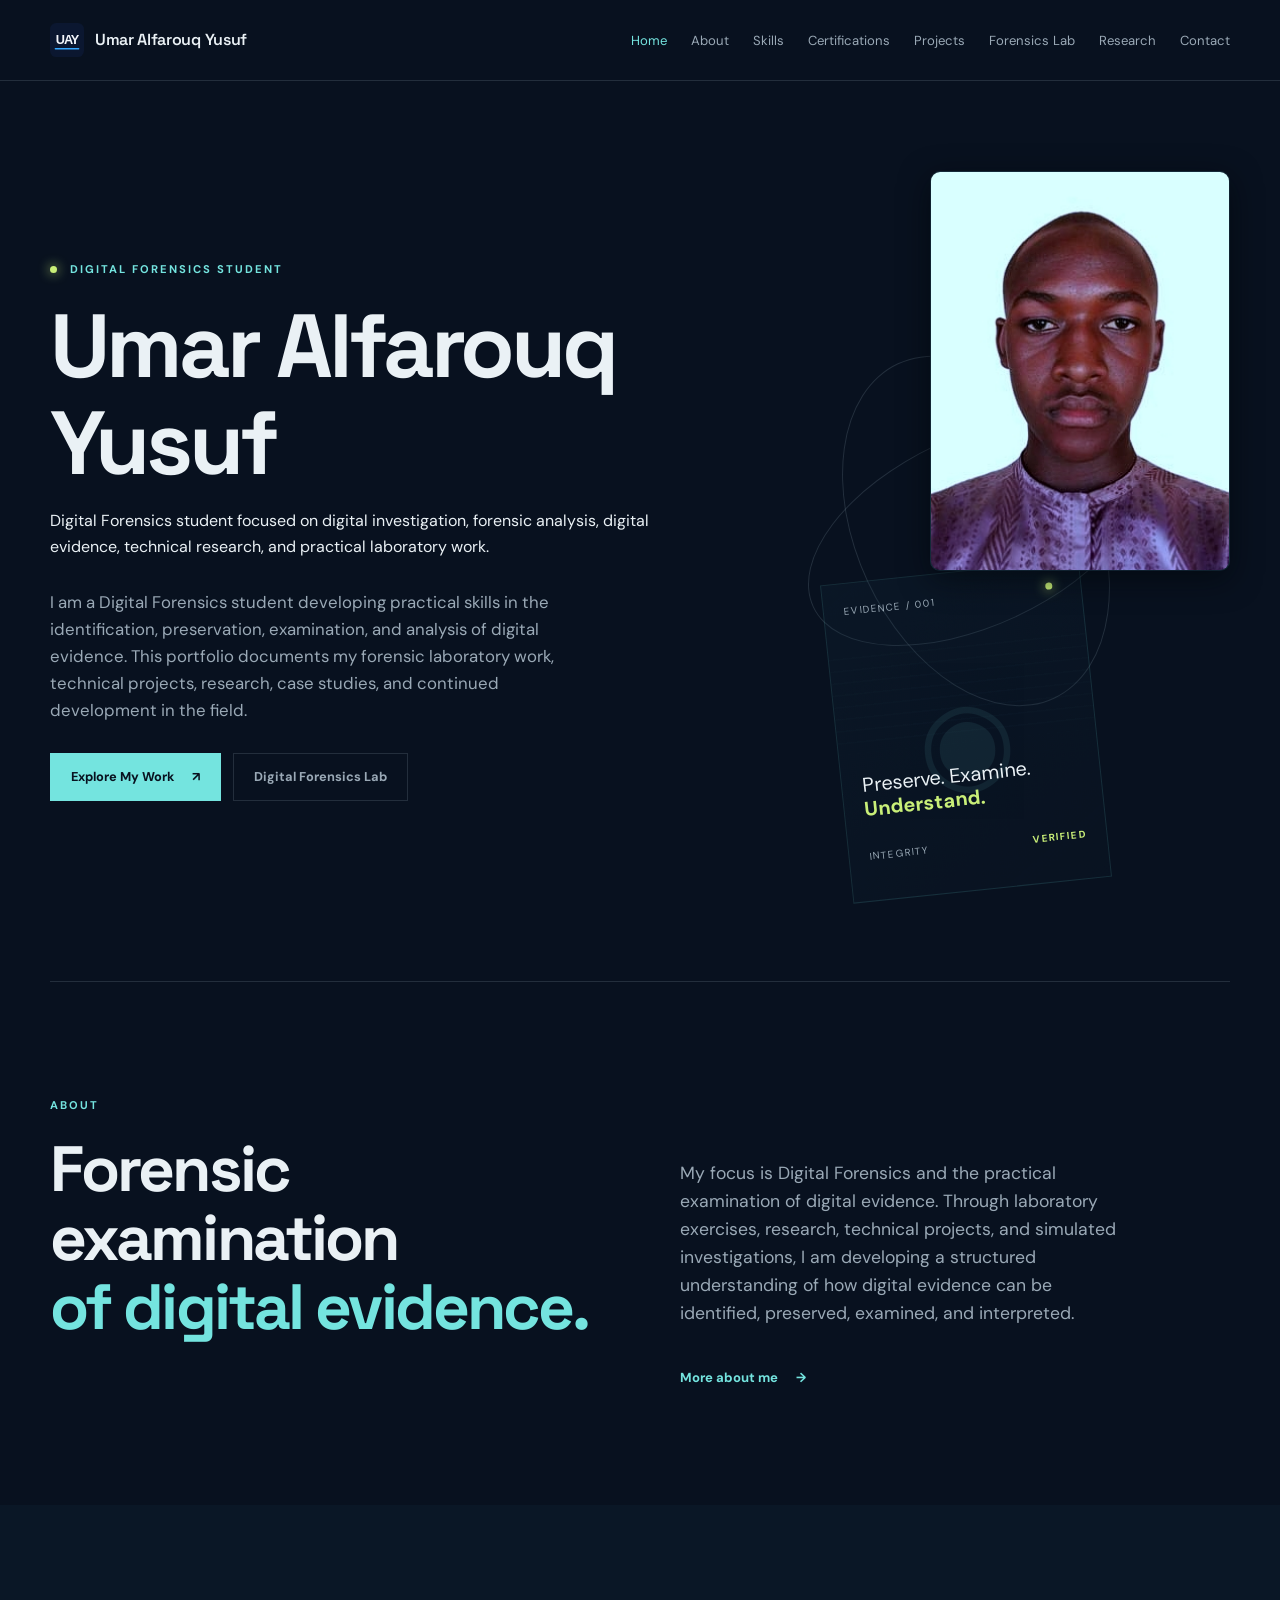
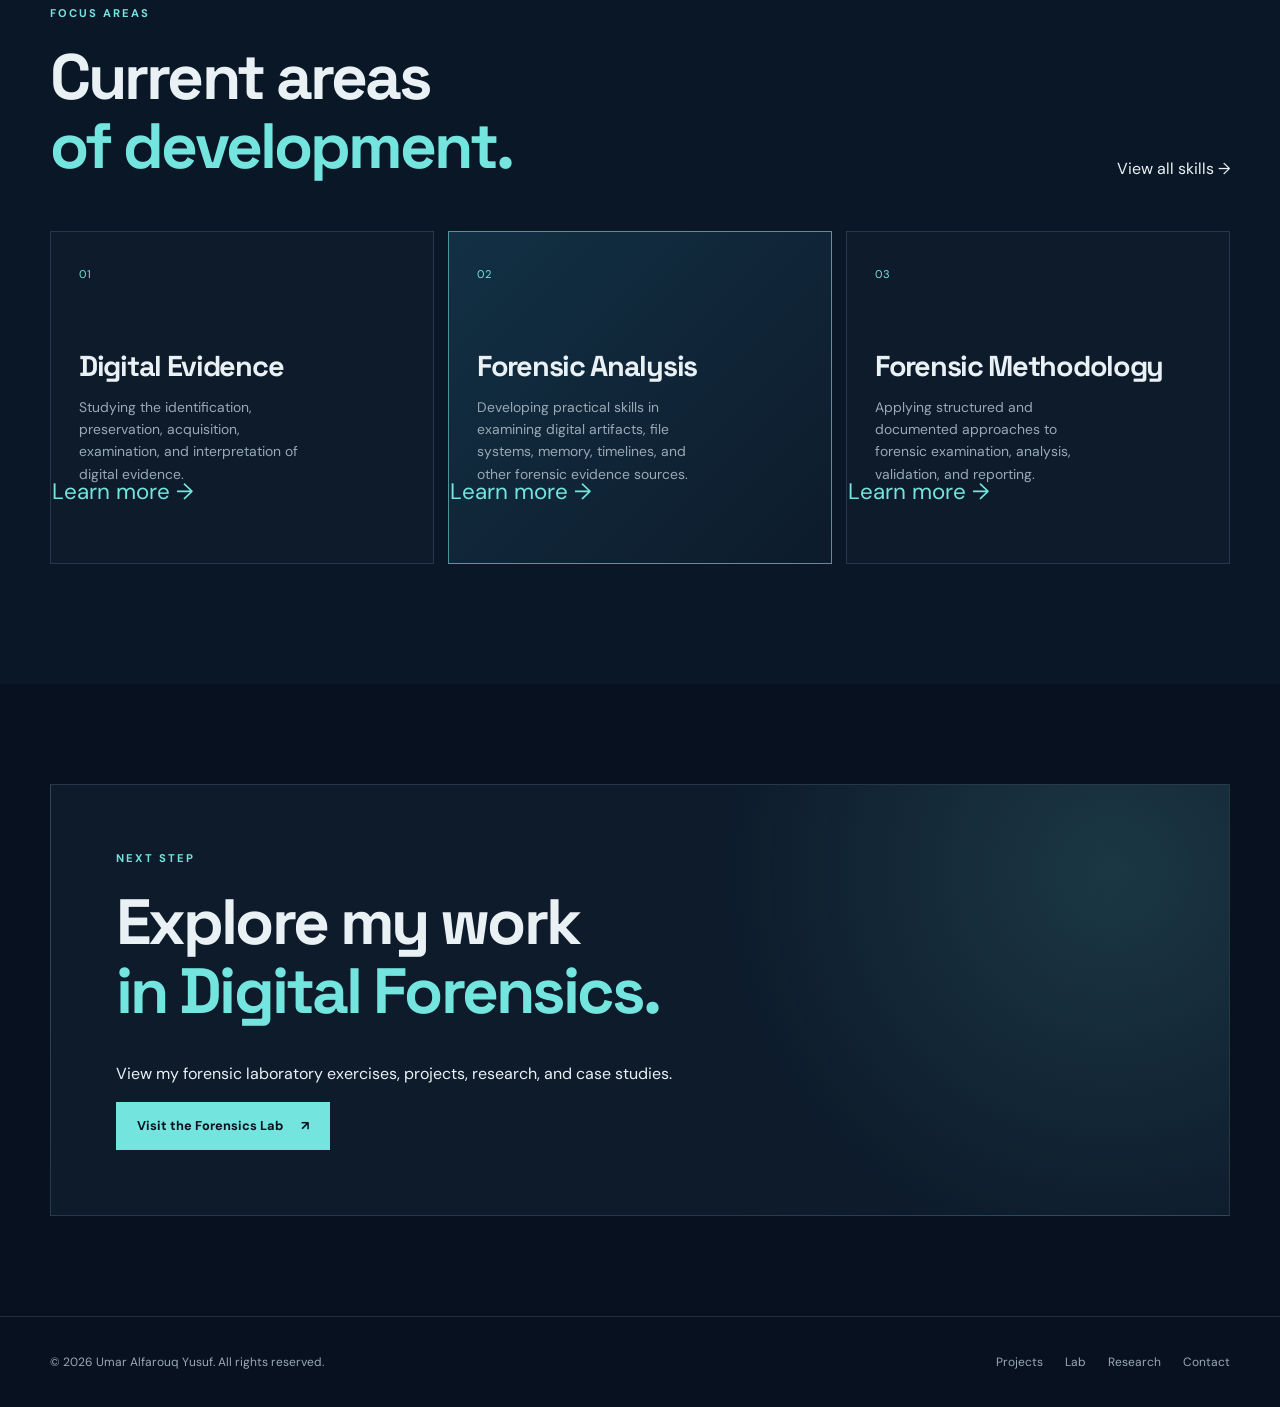
==== index.html @ 8d9c0a05 "Add UAY favicon to homepage" ====
<!doctype html>
<html lang="en">
<head>
  <meta charset="UTF-8">
  <meta name="viewport" content="width=device-width, initial-scale=1.0">
  <meta name="description" content="Digital Forensics student focused on digital investigation, forensic analysis, digital evidence, technical research, and practical laboratory work.">
  <meta name="theme-color" content="#08111f">
  <title>Umar Alfarouq Yusuf | Digital Forensics</title>
  <link rel="icon" type="image/svg+xml" href="/assets/images/favicon.svg">
  <link rel="preconnect" href="https://fonts.googleapis.com">
  <link rel="preconnect" href="https://fonts.gstatic.com" crossorigin>
  <link href="https://fonts.googleapis.com/css2?family=DM+Sans:wght@400;500;600;700&family=Space+Grotesk:wght@500;600;700&display=swap" rel="stylesheet">
  <link rel="stylesheet" href="css/style.css">
</head>
<body>
  <a class="skip-link" href="#main-content">Skip to content</a>
  <header class="site-header">
    <div class="container nav-wrap">
      <a class="brand" href="index.html" aria-label="Umar Alfarouq Yusuf home">
        <img src="uay-emblem.jpg" class="brand-emblem" alt="UAY emblem" width="34" height="34" loading="lazy" onerror="this.style.display='none'">
        <span>Umar Alfarouq Yusuf</span>
      </a>
      <nav class="site-nav" aria-label="Primary navigation">
        <a class="active" href="index.html" aria-current="page">Home</a>
        <a href="about.html">About</a>
        <a href="skills.html">Skills</a>
        <a href="certifications.html">Certifications</a>
        <a href="projects.html">Projects</a>
        <a href="lab.html">Forensics Lab</a>
        <a href="research.html">Research</a>
        <a href="contact.html">Contact</a>
      </nav>
    </div>
  </header>

  <main id="main-content">
    <section class="hero container" aria-labelledby="hero-title">
      <div class="hero-copy">
        <p class="eyebrow"><span class="status-dot"></span> Digital Forensics Student</p>
        <h1 id="hero-title">Umar Alfarouq Yusuf</h1>
        <p class="hero-subtitle">Digital Forensics student focused on digital investigation, forensic analysis, digital evidence, technical research, and practical laboratory work.</p>
        <p class="hero-text">I am a Digital Forensics student developing practical skills in the identification, preservation, examination, and analysis of digital evidence. This portfolio documents my forensic laboratory work, technical projects, research, case studies, and continued development in the field.</p>
        <div class="hero-actions">
          <a class="button button-primary" href="projects.html">Explore My Work <span aria-hidden="true">↗</span></a>
          <a class="button button-secondary" href="lab.html">Digital Forensics Lab</a>
        </div>
      </div>
      <div class="hero-visual" aria-label="Digital forensics focus">
        <div class="orbit orbit-one"></div>
        <div class="orbit orbit-two"></div>
        <!-- Profile photograph: placed above/beside the evidence card -->
        <div class="profile-photo" aria-hidden="false">
          <img src="passport.jpg" alt="Portrait of Umar Alfarouq Yusuf" loading="lazy">
        </div>
        <div class="evidence-card">
          <div class="card-top"><span class="card-label">EVIDENCE / 001</span><span class="pulse"></span></div>
          <div class="scan-lines"></div>
          <div class="fingerprint" aria-hidden="true">◉</div>
          <p class="card-title">Preserve. Examine.<br><strong>Understand.</strong></p>
          <div class="card-meta"><span>INTEGRITY</span><strong>VERIFIED</strong></div>
        </div>
      </div>
    </section>

    <section class="intro-section container" aria-labelledby="intro-title">
      <div class="section-heading">
        <p class="eyebrow">About</p>
        <h2 id="intro-title">Forensic examination<br><em>of digital evidence.</em></h2>
      </div>
      <div class="intro-content">
        <p>My focus is Digital Forensics and the practical examination of digital evidence. Through laboratory exercises, research, technical projects, and simulated investigations, I am developing a structured understanding of how digital evidence can be identified, preserved, examined, and interpreted.</p>
        <a class="text-link" href="about.html">More about me <span aria-hidden="true">→</span></a>
      </div>
    </section>

    <section class="focus-section" aria-labelledby="focus-title">
      <div class="container">
        <div class="section-heading section-heading-row">
          <div>
            <p class="eyebrow">Focus Areas</p>
            <h2 id="focus-title">Current areas<br><em>of development.</em></h2>
          </div>
          <a class="link-arrow" href="skills.html">View all skills <span aria-hidden="true">→</span></a>
        </div>
        <div class="focus-grid">
          <article class="focus-card">
            <span class="number">01</span>
            <h3>Digital Evidence</h3>
            <p>Studying the identification, preservation, acquisition, examination, and interpretation of digital evidence.</p>
            <a href="lab.html" aria-label="Explore Digital Evidence in Forensics Lab">Learn more <span aria-hidden="true">→</span></a>
          </article>
          <article class="focus-card featured">
            <span class="number">02</span>
            <h3>Forensic Analysis</h3>
            <p>Developing practical skills in examining digital artifacts, file systems, memory, timelines, and other forensic evidence sources.</p>
            <a href="projects.html" aria-label="Explore Forensic Analysis projects">Learn more <span aria-hidden="true">→</span></a>
          </article>
          <article class="focus-card">
            <span class="number">03</span>
            <h3>Forensic Methodology</h3>
            <p>Applying structured and documented approaches to forensic examination, analysis, validation, and reporting.</p>
            <a href="research.html" aria-label="Explore Forensic Methodology in Research">Learn more <span aria-hidden="true">→</span></a>
          </article>
        </div>
      </div>
    </section>

    <section class="cta-section container" aria-labelledby="cta-title">
      <div class="cta-box">
        <p class="eyebrow">Next step</p>
        <h2 id="cta-title">Explore my work<br><em>in Digital Forensics.</em></h2>
        <p>View my forensic laboratory exercises, projects, research, and case studies.</p>
        <a class="button button-primary" href="lab.html">Visit the Forensics Lab <span aria-hidden="true">↗</span></a>
      </div>
    </section>
  </main>

  <footer class="site-footer">
    <div class="container footer-wrap">
      <p>© 2026 Umar Alfarouq Yusuf. All rights reserved.</p>
      <div>
        <a href="projects.html">Projects</a>
        <a href="lab.html">Lab</a>
        <a href="research.html">Research</a>
        <a href="contact.html">Contact</a>
      </div>
    </div>
  </footer>
</body>
</html>
---- css/style.css ----
:root {
  --ink: #eaf1f5;
  --muted: #9aa9b6;
  --line: rgba(190, 215, 225, .15);
  --navy: #08111f;
  --panel: #0d1b2b;
  --cyan: #74e4df;
  --lime: #c9ef78;
  --max: 1180px;
}

* { box-sizing: border-box; }
html { scroll-behavior: smooth; }
body { margin: 0; color: var(--ink); background: var(--navy); font-family: "DM Sans", sans-serif; line-height: 1.6; }
a { color: inherit; text-decoration: none; }
.container { width: min(calc(100% - 48px), var(--max)); margin-inline: auto; }
.skip-link { position: fixed; top: -100px; left: 20px; z-index: 10; padding: 10px 14px; color: var(--navy); background: var(--cyan); }
.skip-link:focus { top: 20px; }

.site-header { border-bottom: 1px solid var(--line); }
.nav-wrap, .footer-wrap { display: flex; align-items: center; justify-content: space-between; min-height: 80px; gap: 24px; }
.brand { display: inline-flex; align-items: center; gap: 11px; font-family: "Space Grotesk", sans-serif; font-weight: 600; letter-spacing: -.02em; white-space: nowrap; }
.brand-emblem {
  width: 34px;
  height: 34px;
  display: block;
  border-radius: 50%;
  object-fit: cover;
}
/* Fallback emblem: page markup currently references inconsistent/missing filenames. */
.brand::before {
  content: "";
  display: block;
  flex: 0 0 34px;
  width: 34px;
  height: 34px;
  background: url("../assets/images/uay-emblem.svg") center / contain no-repeat;
}
.brand-mark { display: grid; width: 34px; height: 34px; place-items: center; color: var(--navy); background: var(--cyan); font-size: .7rem; font-weight: 700; }
.site-nav { display: flex; flex-wrap: wrap; justify-content: flex-end; gap: 24px; color: var(--muted); font-size: .82rem; }
.site-nav a { transition: color .2s ease; }
.site-nav a:hover, .site-nav a.active { color: var(--cyan); }

.hero { display: grid; grid-template-columns: 1.1fr .9fr; align-items: center; min-height: 650px; gap: 50px; padding-block: 90px; }
.eyebrow { margin: 0 0 20px; color: var(--cyan); font-size: .7rem; font-weight: 700; letter-spacing: .18em; text-transform: uppercase; }
.status-dot, .pulse { display: inline-block; width: 7px; height: 7px; margin-right: 8px; border-radius: 50%; background: var(--lime); box-shadow: 0 0 12px var(--lime); }
h1, h2, h3 { margin: 0; font-family: "Space Grotesk", sans-serif; line-height: 1.08; letter-spacing: -.045em; }
h1 { max-width: 700px; font-size: clamp(3.2rem, 7vw, 6.3rem); }
h1 span, h2 em { color: var(--cyan); font-style: normal; }
.hero-text { max-width: 540px; margin: 30px 0; color: var(--muted); font-size: 1.05rem; }
.hero-actions { display: flex; flex-wrap: wrap; gap: 12px; }
.button {
  display: inline-flex;
  align-items: center;
  justify-content: center;
  gap: 18px;
  min-height: 48px;
  padding: 0 20px;
  border: 1px solid var(--cyan);
  font-size: .8rem;
  font-weight: 700;
  transition: transform .2s ease, background-color .2s ease, border-color .2s ease;
}
.button:hover { transform: translateY(-3px); }
.button-primary { color: var(--navy); background: var(--cyan); }
.button-primary:hover { background: var(--lime); border-color: var(--lime); }
.button-secondary { border-color: var(--line); color: var(--muted); }
.button-secondary:hover { color: var(--ink); border-color: var(--cyan); }

.hero-visual { position: relative; display: grid; min-height: 390px; place-items: center; }
.orbit { position: absolute; border: 1px solid var(--line); border-radius: 50%; transform: rotate(-25deg); }
.orbit-one { width: 360px; height: 190px; }
.orbit-two { width: 240px; height: 370px; }

.profile-photo {
  width: min(300px, 40vw);
  aspect-ratio: 3 / 4;
  border-radius: 10px;
  overflow: hidden;
  background: linear-gradient(180deg, rgba(8,17,31,0.88), rgba(13,27,43,0.95));
  border: 1px solid rgba(116,228,223,0.08);
  box-shadow: 0 8px 30px rgba(2,6,10,0.6);
  z-index: 3;
  display: block;
  margin-inline-start: auto;
}
.profile-photo img {
  width: 100%;
  height: 100%;
  object-fit: cover;
  object-position: 50% 38%;
  display: block;
}

.evidence-card {
  position: relative;
  width: min(100%, 260px);
  min-height: 320px;
  padding: 20px;
  overflow: hidden;
  border: 1px solid rgba(116, 228, 223, .12);
  background: linear-gradient(145deg, rgba(18,48,68,0.18), rgba(13,27,43,0.14));
  transform: rotate(-6deg);
  box-shadow: none;
  z-index: 1;
  margin-left: -20px;
}
.evidence-card .fingerprint { position: absolute; top: 80px; left: 0; width: 100%; color: var(--cyan); opacity: .08; text-align: center; font-size: 7rem; }
.scan-lines { height: 100px; margin: 34px -20px 20px; opacity: .22; background: repeating-linear-gradient(0deg, transparent 0 10px, rgba(116,228,223,0.06) 11px 12px); }
.card-top, .card-meta { display: flex; justify-content: space-between; color: var(--muted); font-size: .62rem; letter-spacing: .12em; }
.card-title { position: relative; margin: 0 0 28px; font-size: 1.25rem; line-height: 1.2; }
.card-title strong, .card-meta strong { color: var(--lime); }

.intro-section { display: grid; grid-template-columns: 1fr 1fr; gap: 80px; padding-block: 115px; border-top: 1px solid var(--line); }
h2 { font-size: clamp(2.4rem, 5vw, 4.5rem); }
.intro-content { max-width: 440px; padding-top: 44px; color: var(--muted); font-size: 1.1rem; }
.text-link { display: inline-flex; gap: 18px; margin-top: 22px; color: var(--cyan); font-size: .82rem; font-weight: 700; }
.text-link:hover { color: var(--lime); }
.focus-section { padding-block: 100px 120px; background: #0a1726; }
.section-heading-row { display: flex; align-items: end; justify-content: space-between; margin-bottom: 50px; }
.section-heading-row .text-link { margin-bottom: 8px; }
.focus-grid { display: grid; grid-template-columns: repeat(3, 1fr); gap: 14px; }
.focus-card { position: relative; min-height: 290px; padding: 28px; border: 1px solid var(--line); background: var(--panel); }
.focus-card.featured { border-color: rgba(116, 228, 223, .6); background: linear-gradient(135deg, #123044, #0d1b2b); }
.focus-card .number { color: var(--cyan); font-size: .7rem; letter-spacing: .1em; }
.focus-card h3 { margin-top: 65px; font-size: 1.8rem; }
.focus-card p { max-width: 220px; color: var(--muted); font-size: .87rem; }
.focus-card > a { position: relative; right: 27px; bottom: 25px; color: var(--cyan); font-size: 1.4rem; }
.cta-section { padding-block: 100px; }
.cta-box { padding: 65px; border: 1px solid var(--line); background: radial-gradient(circle at 90% 20%, rgba(116, 228, 223, .14), transparent 35%), var(--panel); }
.cta-box h2 { margin-bottom: 35px; }
.site-footer { border-top: 1px solid var(--line); color: var(--muted); font-size: .75rem; }
.footer-wrap { min-height: 90px; }
.footer-wrap div { display: flex; gap: 22px; }
.footer-wrap a:hover { color: var(--cyan); }

@media (max-width: 1100px) {
  .profile-photo { width: min(260px, 36vw); }
  .evidence-card { width: min(220px, 36vw); min-height: 280px; margin-left: -12px; transform: rotate(-5deg); }
  .orbit-one { width: 300px; height: 160px; }
  .orbit-two { width: 200px; height: 300px; }
}

@media (max-width: 850px) {
  .nav-wrap { align-items: flex-start; flex-direction: column; padding-block: 18px; }
  .site-nav { justify-content: flex-start; gap: 12px 18px; }
  .hero { grid-template-columns: 1fr; padding-block: 75px; }
  .hero-visual { min-height: 330px; }
  .profile-photo { width: min(220px, 46vw); aspect-ratio: 3 / 4; margin: 0 auto 18px; }
  .evidence-card { position: relative; margin: 0 auto; transform: none; margin-top: 8px; }
  .intro-section { gap: 35px; }
}

@media (max-width: 620px) {
  .container { width: min(calc(100% - 32px), var(--max)); }
  h1 { font-size: clamp(2.9rem, 15vw, 4.5rem); }
  .intro-section, .focus-grid { grid-template-columns: 1fr; }
  .intro-content { padding-top: 0; }
  .section-heading-row { align-items: flex-start; flex-direction: column; gap: 15px; }
  .focus-card { min-height: 245px; }
  .focus-card h3 { margin-top: 45px; }
  .cta-box { padding: 38px 24px; }
  .footer-wrap { align-items: flex-start; flex-direction: column; justify-content: center; padding-block: 25px; }
  .profile-photo { width: min(180px, 44vw); aspect-ratio: 3 / 4; }
  .evidence-card { width: min(240px, 60vw); }
}

@media (prefers-reduced-motion: reduce) { *, *::before, *::after { scroll-behavior: auto !important; transition: none !important; } }
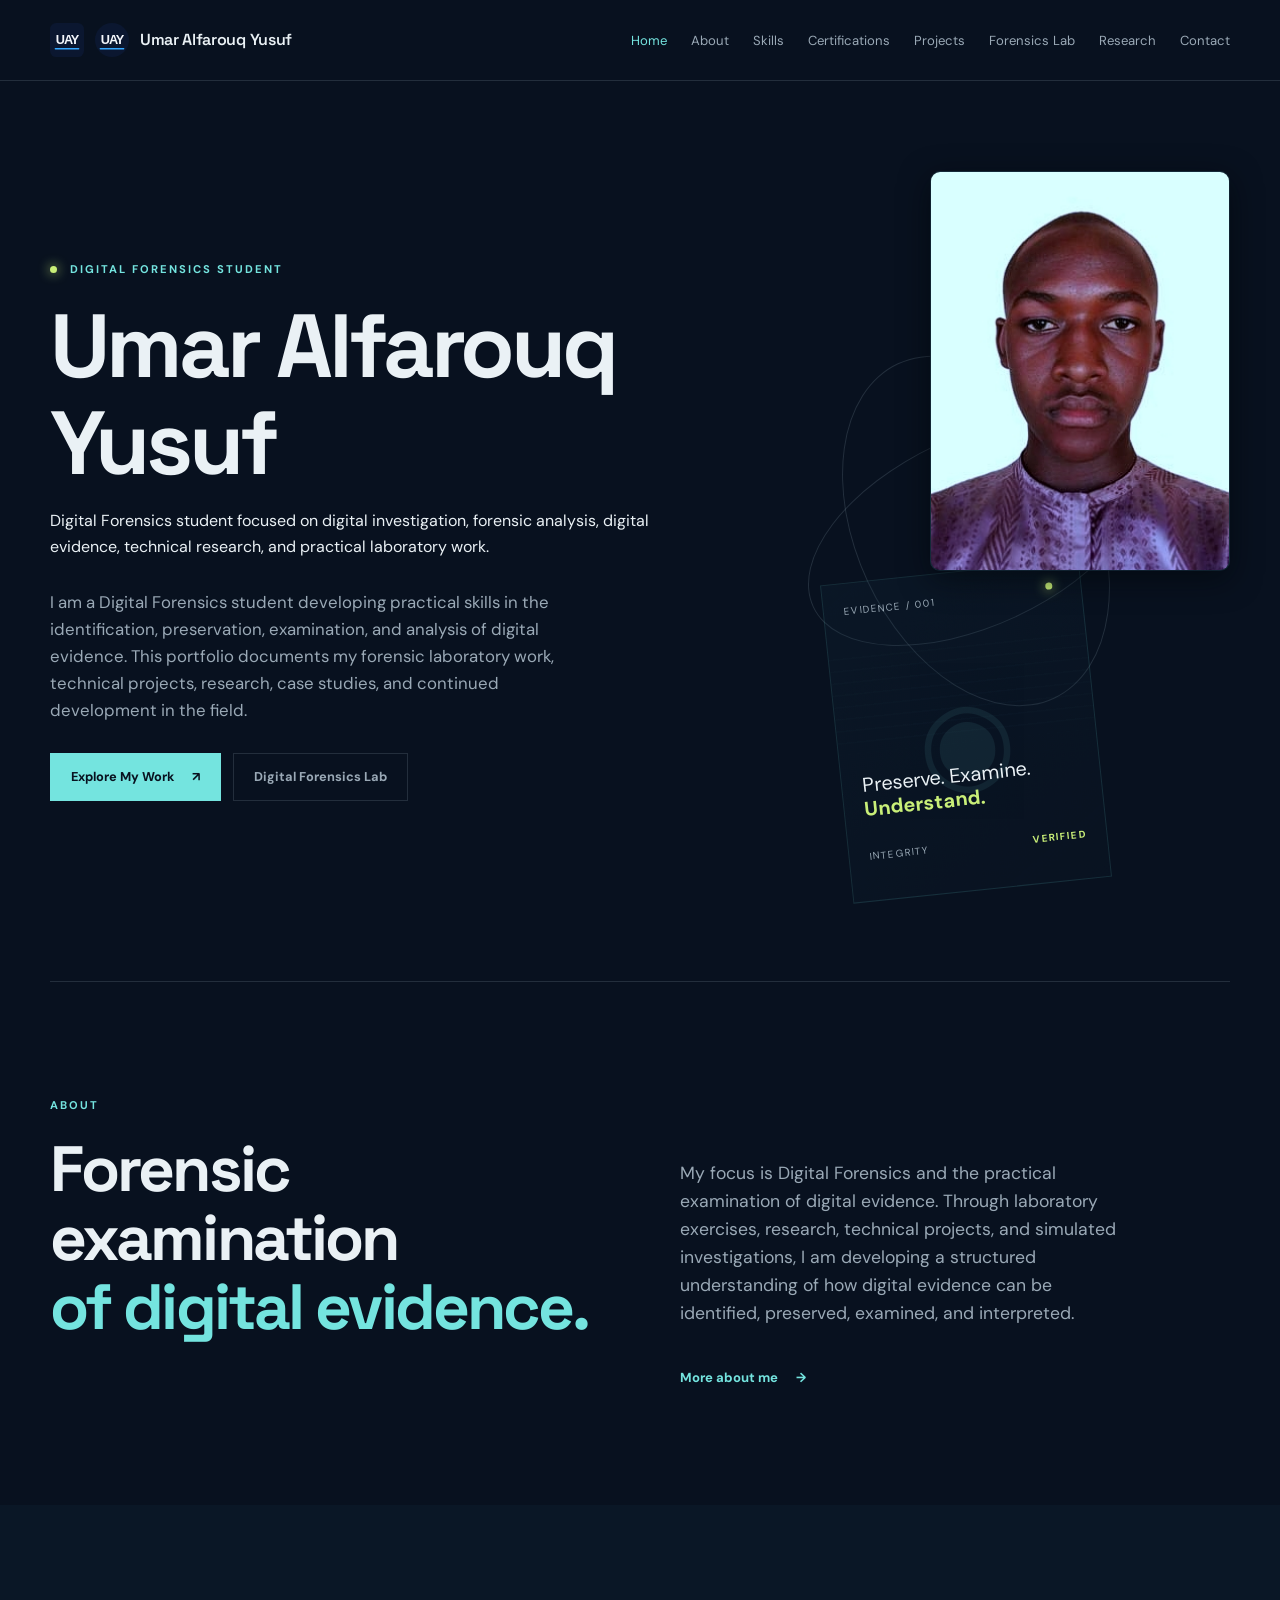
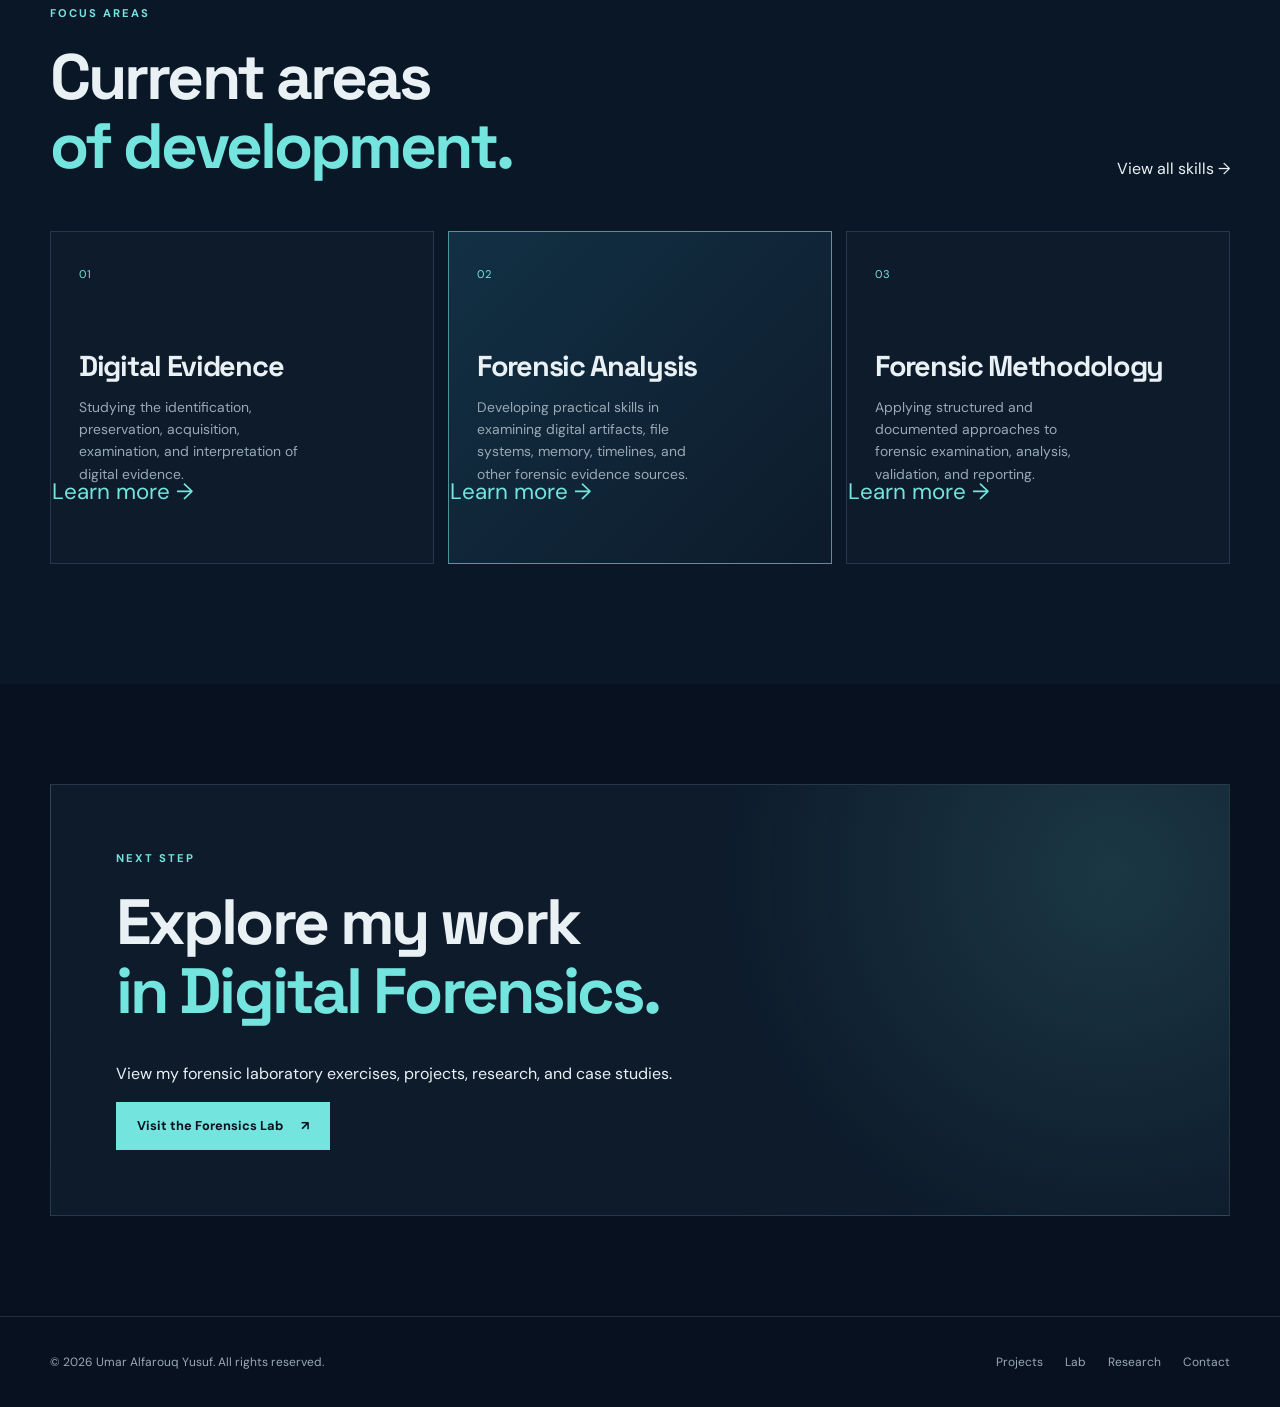
==== commit 48faf6c3: "Fix homepage emblem image source" ====
--- a/index.html
+++ b/index.html
@@ -17,7 +17,7 @@
   <header class="site-header">
     <div class="container nav-wrap">
       <a class="brand" href="index.html" aria-label="Umar Alfarouq Yusuf home">
-        <img src="uay-emblem.jpg" class="brand-emblem" alt="UAY emblem" width="34" height="34" loading="lazy" onerror="this.style.display='none'">
+        <img src="assets/images/uay-emblem.svg" class="brand-emblem" alt="UAY emblem" width="34" height="34" loading="lazy">
         <span>Umar Alfarouq Yusuf</span>
       </a>
       <nav class="site-nav" aria-label="Primary navigation">
@@ -48,7 +48,6 @@
       <div class="hero-visual" aria-label="Digital forensics focus">
         <div class="orbit orbit-one"></div>
         <div class="orbit orbit-two"></div>
-        <!-- Profile photograph: placed above/beside the evidence card -->
         <div class="profile-photo" aria-hidden="false">
           <img src="passport.jpg" alt="Portrait of Umar Alfarouq Yusuf" loading="lazy">
         </div>
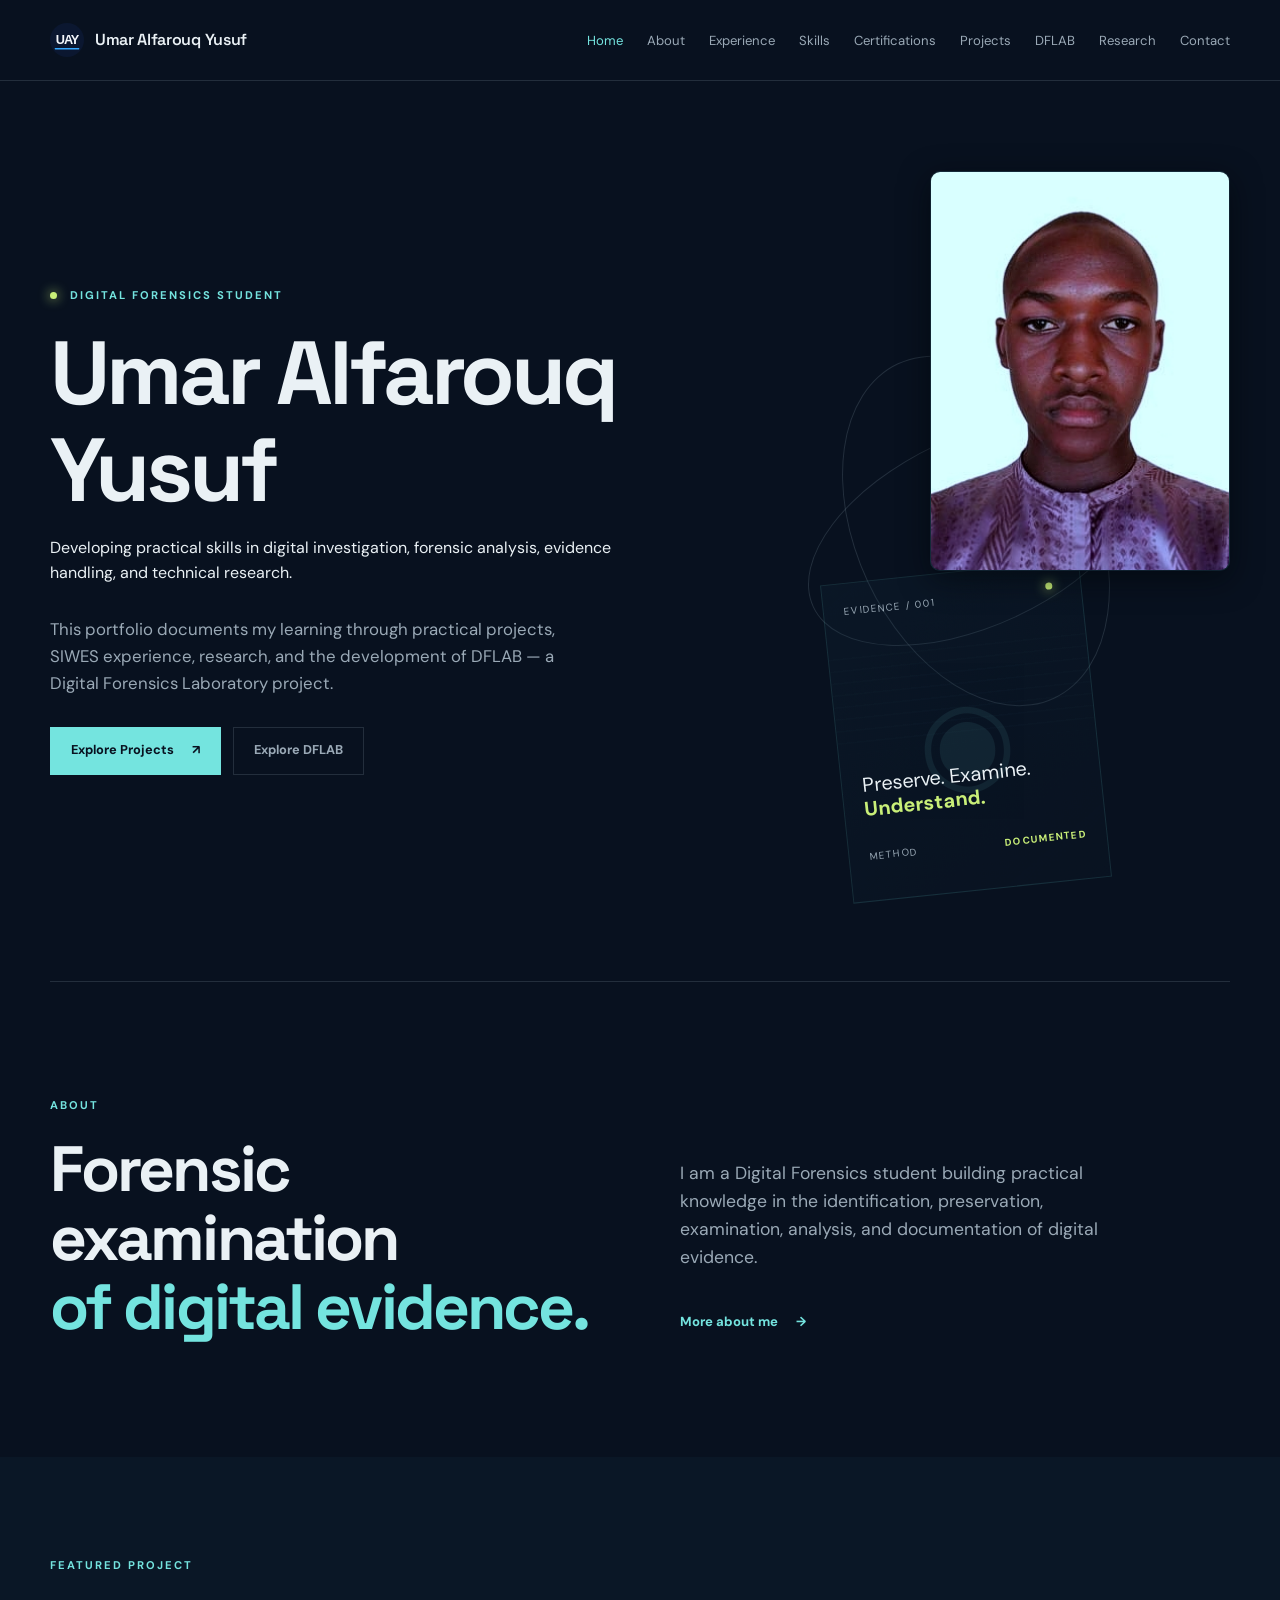
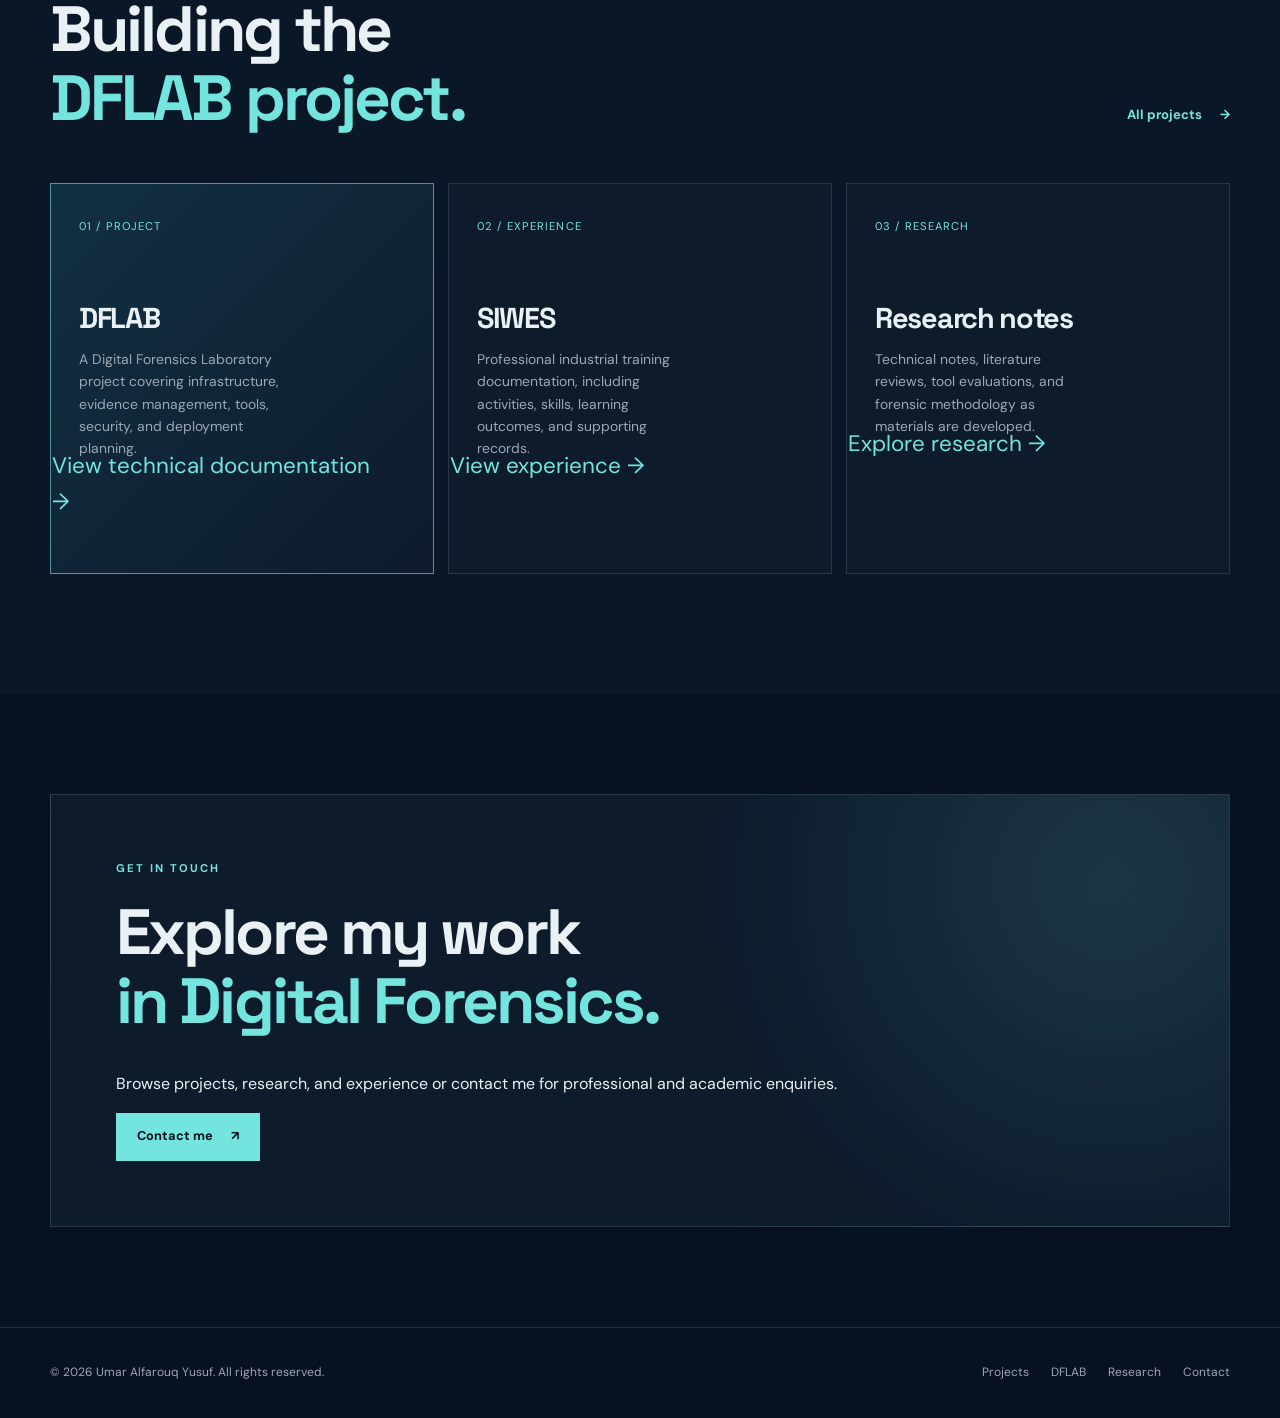
==== commit 4f8f3ad3: "Align portfolio with agreed nine-page hierarchy and add SIWES, DFLAB, and project content" ====
--- a/index.html
+++ b/index.html
@@ -3,7 +3,7 @@
 <head>
   <meta charset="UTF-8">
   <meta name="viewport" content="width=device-width, initial-scale=1.0">
-  <meta name="description" content="Digital Forensics student focused on digital investigation, forensic analysis, digital evidence, technical research, and practical laboratory work.">
+  <meta name="description" content="Umar Alfarouq Yusuf's Digital Forensics portfolio: practical work, experience, research, and the DFLAB project.">
   <meta name="theme-color" content="#08111f">
   <title>Umar Alfarouq Yusuf | Digital Forensics</title>
   <link rel="icon" type="image/svg+xml" href="/assets/images/favicon.svg">
@@ -14,116 +14,27 @@
 </head>
 <body>
   <a class="skip-link" href="#main-content">Skip to content</a>
-  <header class="site-header">
-    <div class="container nav-wrap">
-      <a class="brand" href="index.html" aria-label="Umar Alfarouq Yusuf home">
-        <img src="assets/images/uay-emblem.svg" class="brand-emblem" alt="UAY emblem" width="34" height="34" loading="lazy">
-        <span>Umar Alfarouq Yusuf</span>
-      </a>
-      <nav class="site-nav" aria-label="Primary navigation">
-        <a class="active" href="index.html" aria-current="page">Home</a>
-        <a href="about.html">About</a>
-        <a href="skills.html">Skills</a>
-        <a href="certifications.html">Certifications</a>
-        <a href="projects.html">Projects</a>
-        <a href="lab.html">Forensics Lab</a>
-        <a href="research.html">Research</a>
-        <a href="contact.html">Contact</a>
-      </nav>
-    </div>
-  </header>
-
+  <header class="site-header"><div class="container nav-wrap">
+    <a class="brand" href="index.html" aria-label="Umar Alfarouq Yusuf home"><img src="assets/images/uay-emblem.svg" class="brand-emblem" alt="UAY emblem" width="34" height="34"><span>Umar Alfarouq Yusuf</span></a>
+    <nav class="site-nav" aria-label="Primary navigation">
+      <a class="active" href="index.html" aria-current="page">Home</a><a href="about.html">About</a><a href="experience.html">Experience</a><a href="skills.html">Skills</a><a href="certifications.html">Certifications</a><a href="projects.html">Projects</a><a href="lab.html">DFLAB</a><a href="research.html">Research</a><a href="contact.html">Contact</a>
+    </nav>
+  </div></header>
   <main id="main-content">
     <section class="hero container" aria-labelledby="hero-title">
       <div class="hero-copy">
         <p class="eyebrow"><span class="status-dot"></span> Digital Forensics Student</p>
         <h1 id="hero-title">Umar Alfarouq Yusuf</h1>
-        <p class="hero-subtitle">Digital Forensics student focused on digital investigation, forensic analysis, digital evidence, technical research, and practical laboratory work.</p>
-        <p class="hero-text">I am a Digital Forensics student developing practical skills in the identification, preservation, examination, and analysis of digital evidence. This portfolio documents my forensic laboratory work, technical projects, research, case studies, and continued development in the field.</p>
-        <div class="hero-actions">
-          <a class="button button-primary" href="projects.html">Explore My Work <span aria-hidden="true">↗</span></a>
-          <a class="button button-secondary" href="lab.html">Digital Forensics Lab</a>
-        </div>
+        <p class="hero-subtitle">Developing practical skills in digital investigation, forensic analysis, evidence handling, and technical research.</p>
+        <p class="hero-text">This portfolio documents my learning through practical projects, SIWES experience, research, and the development of DFLAB — a Digital Forensics Laboratory project.</p>
+        <div class="hero-actions"><a class="button button-primary" href="projects.html">Explore Projects <span aria-hidden="true">↗</span></a><a class="button button-secondary" href="lab.html">Explore DFLAB</a></div>
       </div>
-      <div class="hero-visual" aria-label="Digital forensics focus">
-        <div class="orbit orbit-one"></div>
-        <div class="orbit orbit-two"></div>
-        <div class="profile-photo" aria-hidden="false">
-          <img src="passport.jpg" alt="Portrait of Umar Alfarouq Yusuf" loading="lazy">
-        </div>
-        <div class="evidence-card">
-          <div class="card-top"><span class="card-label">EVIDENCE / 001</span><span class="pulse"></span></div>
-          <div class="scan-lines"></div>
-          <div class="fingerprint" aria-hidden="true">◉</div>
-          <p class="card-title">Preserve. Examine.<br><strong>Understand.</strong></p>
-          <div class="card-meta"><span>INTEGRITY</span><strong>VERIFIED</strong></div>
-        </div>
-      </div>
+      <div class="hero-visual" aria-label="Digital forensics focus"><div class="orbit orbit-one"></div><div class="orbit orbit-two"></div><div class="profile-photo"><img src="passport.jpg" alt="Portrait of Umar Alfarouq Yusuf" loading="lazy"></div><div class="evidence-card"><div class="card-top"><span class="card-label">EVIDENCE / 001</span><span class="pulse"></span></div><div class="scan-lines"></div><div class="fingerprint" aria-hidden="true">◉</div><p class="card-title">Preserve. Examine.<br><strong>Understand.</strong></p><div class="card-meta"><span>METHOD</span><strong>DOCUMENTED</strong></div></div></div>
     </section>
-
-    <section class="intro-section container" aria-labelledby="intro-title">
-      <div class="section-heading">
-        <p class="eyebrow">About</p>
-        <h2 id="intro-title">Forensic examination<br><em>of digital evidence.</em></h2>
-      </div>
-      <div class="intro-content">
-        <p>My focus is Digital Forensics and the practical examination of digital evidence. Through laboratory exercises, research, technical projects, and simulated investigations, I am developing a structured understanding of how digital evidence can be identified, preserved, examined, and interpreted.</p>
-        <a class="text-link" href="about.html">More about me <span aria-hidden="true">→</span></a>
-      </div>
-    </section>
-
-    <section class="focus-section" aria-labelledby="focus-title">
-      <div class="container">
-        <div class="section-heading section-heading-row">
-          <div>
-            <p class="eyebrow">Focus Areas</p>
-            <h2 id="focus-title">Current areas<br><em>of development.</em></h2>
-          </div>
-          <a class="link-arrow" href="skills.html">View all skills <span aria-hidden="true">→</span></a>
-        </div>
-        <div class="focus-grid">
-          <article class="focus-card">
-            <span class="number">01</span>
-            <h3>Digital Evidence</h3>
-            <p>Studying the identification, preservation, acquisition, examination, and interpretation of digital evidence.</p>
-            <a href="lab.html" aria-label="Explore Digital Evidence in Forensics Lab">Learn more <span aria-hidden="true">→</span></a>
-          </article>
-          <article class="focus-card featured">
-            <span class="number">02</span>
-            <h3>Forensic Analysis</h3>
-            <p>Developing practical skills in examining digital artifacts, file systems, memory, timelines, and other forensic evidence sources.</p>
-            <a href="projects.html" aria-label="Explore Forensic Analysis projects">Learn more <span aria-hidden="true">→</span></a>
-          </article>
-          <article class="focus-card">
-            <span class="number">03</span>
-            <h3>Forensic Methodology</h3>
-            <p>Applying structured and documented approaches to forensic examination, analysis, validation, and reporting.</p>
-            <a href="research.html" aria-label="Explore Forensic Methodology in Research">Learn more <span aria-hidden="true">→</span></a>
-          </article>
-        </div>
-      </div>
-    </section>
-
-    <section class="cta-section container" aria-labelledby="cta-title">
-      <div class="cta-box">
-        <p class="eyebrow">Next step</p>
-        <h2 id="cta-title">Explore my work<br><em>in Digital Forensics.</em></h2>
-        <p>View my forensic laboratory exercises, projects, research, and case studies.</p>
-        <a class="button button-primary" href="lab.html">Visit the Forensics Lab <span aria-hidden="true">↗</span></a>
-      </div>
-    </section>
+    <section class="intro-section container" aria-labelledby="intro-title"><div class="section-heading"><p class="eyebrow">About</p><h2 id="intro-title">Forensic examination<br><em>of digital evidence.</em></h2></div><div class="intro-content"><p>I am a Digital Forensics student building practical knowledge in the identification, preservation, examination, analysis, and documentation of digital evidence.</p><a class="text-link" href="about.html">More about me <span aria-hidden="true">→</span></a></div></section>
+    <section class="focus-section" aria-labelledby="featured-title"><div class="container"><div class="section-heading section-heading-row"><div><p class="eyebrow">Featured project</p><h2 id="featured-title">Building the<br><em>DFLAB project.</em></h2></div><a class="text-link" href="projects.html">All projects <span aria-hidden="true">→</span></a></div><div class="focus-grid"><article class="focus-card featured"><span class="number">01 / PROJECT</span><h3>DFLAB</h3><p>A Digital Forensics Laboratory project covering infrastructure, evidence management, tools, security, and deployment planning.</p><a href="lab.html">View technical documentation <span aria-hidden="true">→</span></a></article><article class="focus-card"><span class="number">02 / EXPERIENCE</span><h3>SIWES</h3><p>Professional industrial training documentation, including activities, skills, learning outcomes, and supporting records.</p><a href="experience.html">View experience <span aria-hidden="true">→</span></a></article><article class="focus-card"><span class="number">03 / RESEARCH</span><h3>Research notes</h3><p>Technical notes, literature reviews, tool evaluations, and forensic methodology as materials are developed.</p><a href="research.html">Explore research <span aria-hidden="true">→</span></a></article></div></div></section>
+    <section class="cta-section container" aria-labelledby="cta-title"><div class="cta-box"><p class="eyebrow">Get in touch</p><h2 id="cta-title">Explore my work<br><em>in Digital Forensics.</em></h2><p>Browse projects, research, and experience or contact me for professional and academic enquiries.</p><a class="button button-primary" href="contact.html">Contact me <span aria-hidden="true">↗</span></a></div></section>
   </main>
-
-  <footer class="site-footer">
-    <div class="container footer-wrap">
-      <p>© 2026 Umar Alfarouq Yusuf. All rights reserved.</p>
-      <div>
-        <a href="projects.html">Projects</a>
-        <a href="lab.html">Lab</a>
-        <a href="research.html">Research</a>
-        <a href="contact.html">Contact</a>
-      </div>
-    </div>
-  </footer>
+  <footer class="site-footer"><div class="container footer-wrap"><p>© 2026 Umar Alfarouq Yusuf. All rights reserved.</p><div><a href="projects.html">Projects</a><a href="lab.html">DFLAB</a><a href="research.html">Research</a><a href="contact.html">Contact</a></div></div></footer>
 </body>
 </html>
--- a/css/style.css
+++ b/css/style.css
@@ -26,15 +26,6 @@
   display: block;
   border-radius: 50%;
   object-fit: cover;
-}
-/* Fallback emblem: page markup currently references inconsistent/missing filenames. */
-.brand::before {
-  content: "";
-  display: block;
-  flex: 0 0 34px;
-  width: 34px;
-  height: 34px;
-  background: url("../assets/images/uay-emblem.svg") center / contain no-repeat;
 }
 .brand-mark { display: grid; width: 34px; height: 34px; place-items: center; color: var(--navy); background: var(--cyan); font-size: .7rem; font-weight: 700; }
 .site-nav { display: flex; flex-wrap: wrap; justify-content: flex-end; gap: 24px; color: var(--muted); font-size: .82rem; }
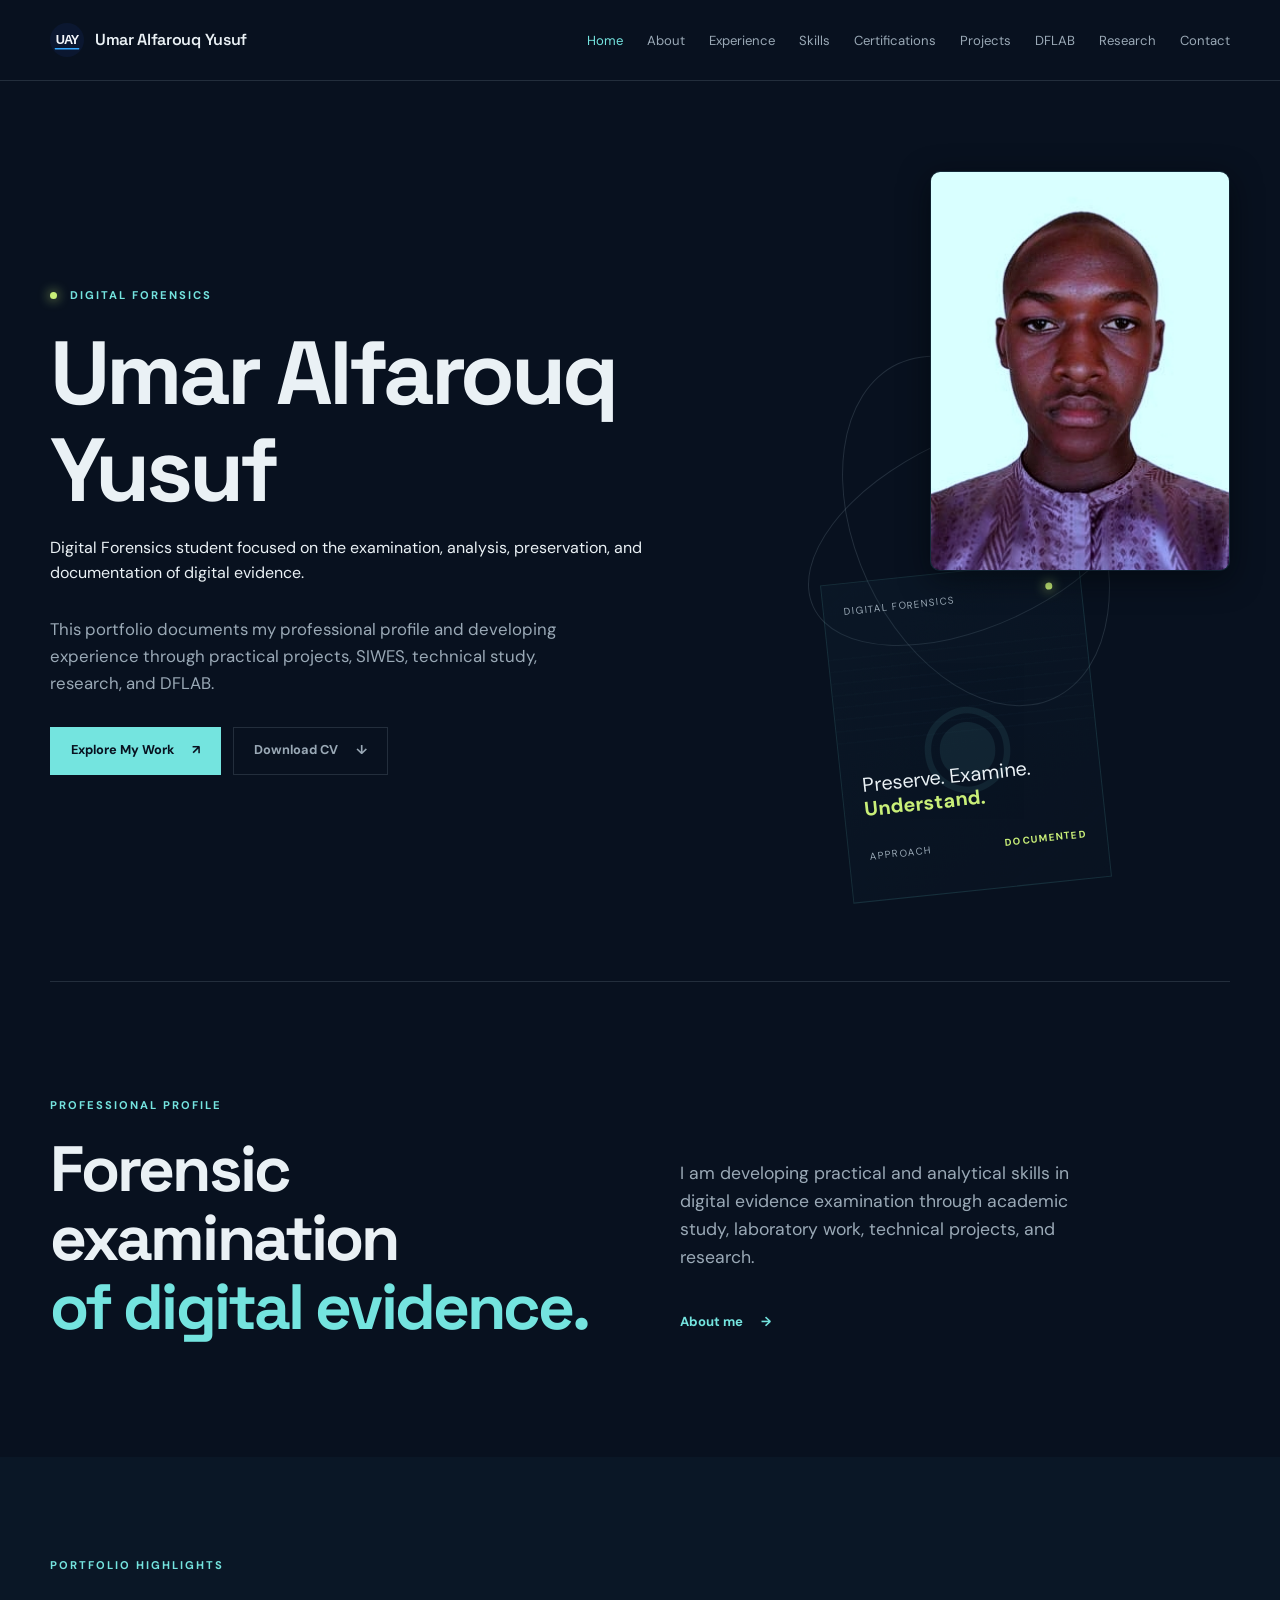
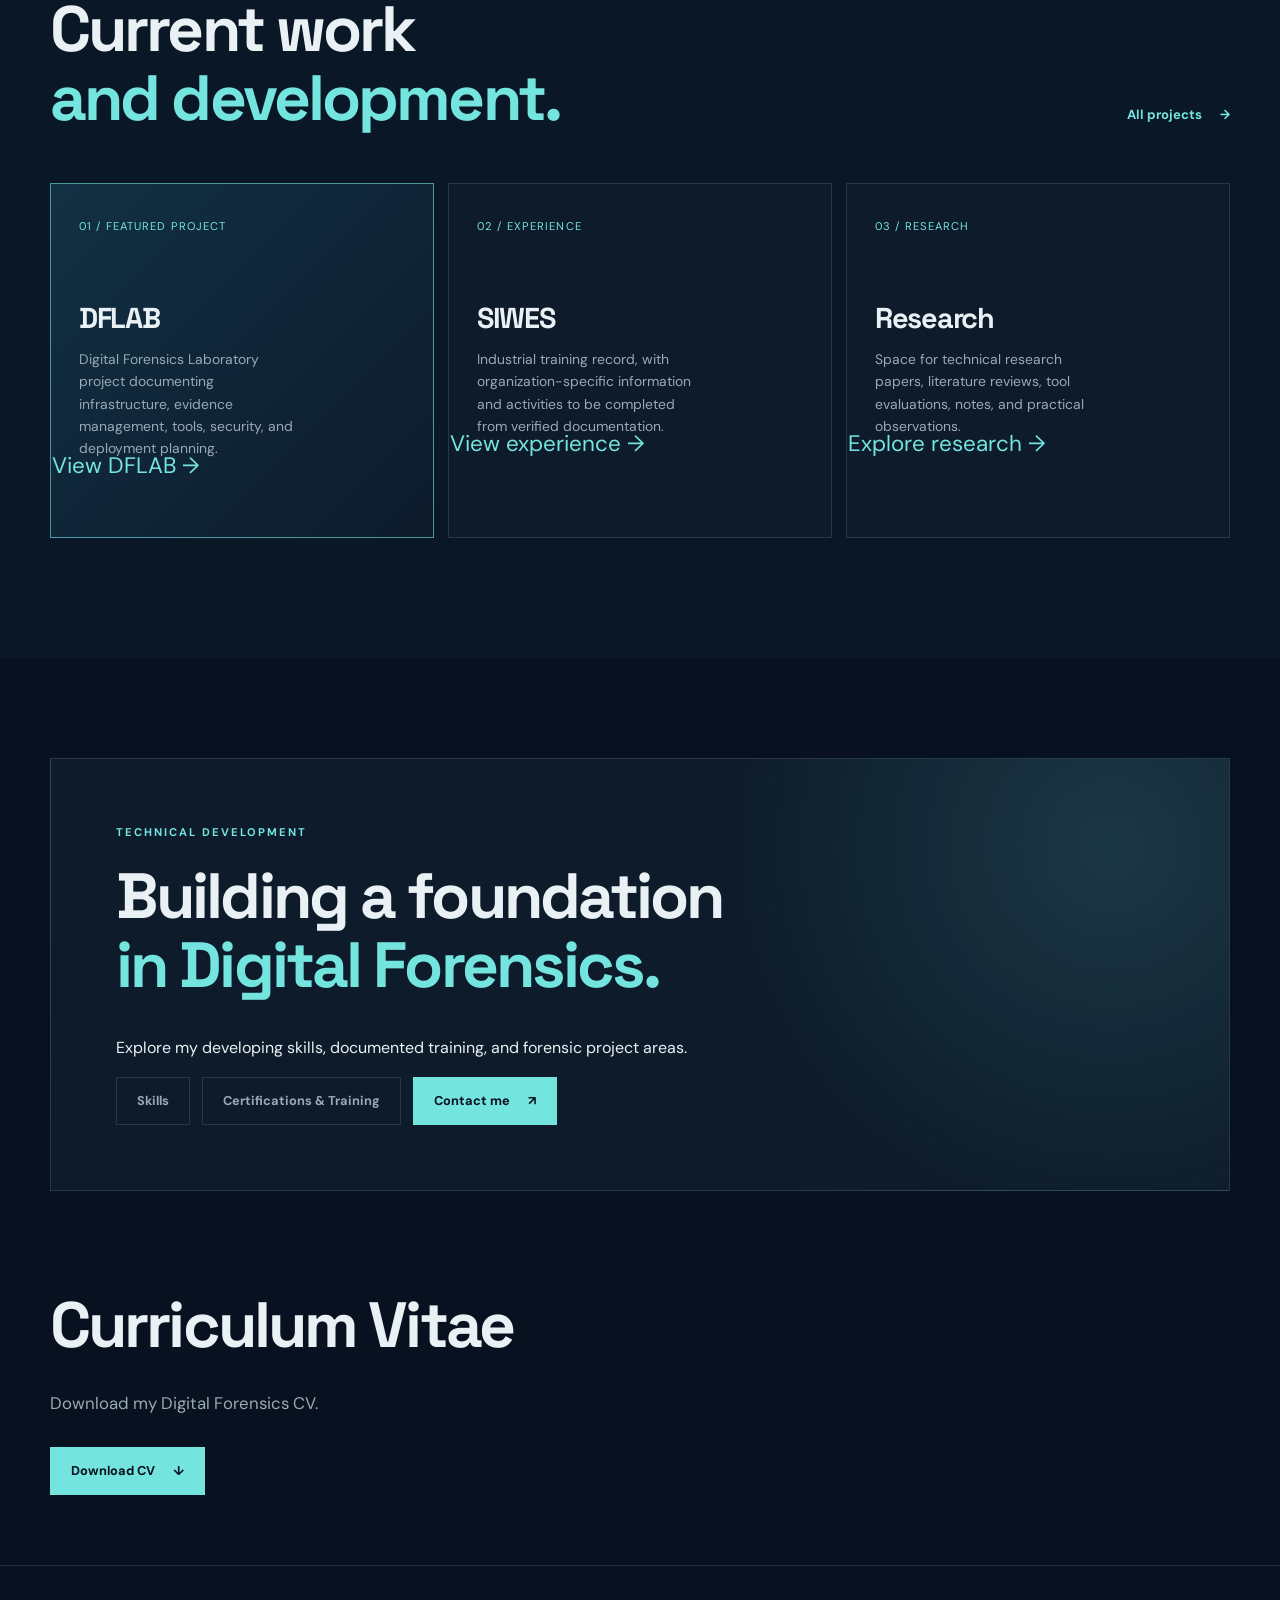
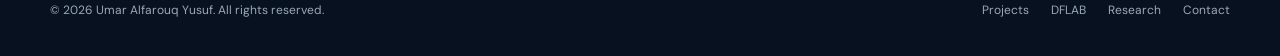
==== commit ad698221: "Implement expanded approved portfolio structure and CV/document integration points" ====
--- a/index.html
+++ b/index.html
@@ -3,7 +3,7 @@
 <head>
   <meta charset="UTF-8">
   <meta name="viewport" content="width=device-width, initial-scale=1.0">
-  <meta name="description" content="Umar Alfarouq Yusuf's Digital Forensics portfolio: practical work, experience, research, and the DFLAB project.">
+  <meta name="description" content="Umar Alfarouq Yusuf — Digital Forensics. Portfolio of practical projects, experience, research, skills, and DFLAB.">
   <meta name="theme-color" content="#08111f">
   <title>Umar Alfarouq Yusuf | Digital Forensics</title>
   <link rel="icon" type="image/svg+xml" href="/assets/images/favicon.svg">
@@ -16,24 +16,17 @@
   <a class="skip-link" href="#main-content">Skip to content</a>
   <header class="site-header"><div class="container nav-wrap">
     <a class="brand" href="index.html" aria-label="Umar Alfarouq Yusuf home"><img src="assets/images/uay-emblem.svg" class="brand-emblem" alt="UAY emblem" width="34" height="34"><span>Umar Alfarouq Yusuf</span></a>
-    <nav class="site-nav" aria-label="Primary navigation">
-      <a class="active" href="index.html" aria-current="page">Home</a><a href="about.html">About</a><a href="experience.html">Experience</a><a href="skills.html">Skills</a><a href="certifications.html">Certifications</a><a href="projects.html">Projects</a><a href="lab.html">DFLAB</a><a href="research.html">Research</a><a href="contact.html">Contact</a>
-    </nav>
+    <nav class="site-nav" aria-label="Primary navigation"><a class="active" href="index.html" aria-current="page">Home</a><a href="about.html">About</a><a href="experience.html">Experience</a><a href="skills.html">Skills</a><a href="certifications.html">Certifications</a><a href="projects.html">Projects</a><a href="lab.html">DFLAB</a><a href="research.html">Research</a><a href="contact.html">Contact</a></nav>
   </div></header>
   <main id="main-content">
     <section class="hero container" aria-labelledby="hero-title">
-      <div class="hero-copy">
-        <p class="eyebrow"><span class="status-dot"></span> Digital Forensics Student</p>
-        <h1 id="hero-title">Umar Alfarouq Yusuf</h1>
-        <p class="hero-subtitle">Developing practical skills in digital investigation, forensic analysis, evidence handling, and technical research.</p>
-        <p class="hero-text">This portfolio documents my learning through practical projects, SIWES experience, research, and the development of DFLAB — a Digital Forensics Laboratory project.</p>
-        <div class="hero-actions"><a class="button button-primary" href="projects.html">Explore Projects <span aria-hidden="true">↗</span></a><a class="button button-secondary" href="lab.html">Explore DFLAB</a></div>
-      </div>
-      <div class="hero-visual" aria-label="Digital forensics focus"><div class="orbit orbit-one"></div><div class="orbit orbit-two"></div><div class="profile-photo"><img src="passport.jpg" alt="Portrait of Umar Alfarouq Yusuf" loading="lazy"></div><div class="evidence-card"><div class="card-top"><span class="card-label">EVIDENCE / 001</span><span class="pulse"></span></div><div class="scan-lines"></div><div class="fingerprint" aria-hidden="true">◉</div><p class="card-title">Preserve. Examine.<br><strong>Understand.</strong></p><div class="card-meta"><span>METHOD</span><strong>DOCUMENTED</strong></div></div></div>
+      <div class="hero-copy"><p class="eyebrow"><span class="status-dot"></span> Digital Forensics</p><h1 id="hero-title">Umar Alfarouq Yusuf</h1><p class="hero-subtitle">Digital Forensics student focused on the examination, analysis, preservation, and documentation of digital evidence.</p><p class="hero-text">This portfolio documents my professional profile and developing experience through practical projects, SIWES, technical study, research, and DFLAB.</p><div class="hero-actions"><a class="button button-primary" href="projects.html">Explore My Work <span aria-hidden="true">↗</span></a><a class="button button-secondary" href="assets/documents/cv/Umar-Alfarouq-Yusuf-Digital-Forensics-CV.pdf" download>Download CV <span aria-hidden="true">↓</span></a></div></div>
+      <div class="hero-visual" aria-label="Digital forensics focus"><div class="orbit orbit-one"></div><div class="orbit orbit-two"></div><div class="profile-photo"><img src="passport.jpg" alt="Portrait of Umar Alfarouq Yusuf" loading="lazy"></div><div class="evidence-card"><div class="card-top"><span class="card-label">DIGITAL FORENSICS</span><span class="pulse"></span></div><div class="scan-lines"></div><div class="fingerprint" aria-hidden="true">◉</div><p class="card-title">Preserve. Examine.<br><strong>Understand.</strong></p><div class="card-meta"><span>APPROACH</span><strong>DOCUMENTED</strong></div></div></div>
     </section>
-    <section class="intro-section container" aria-labelledby="intro-title"><div class="section-heading"><p class="eyebrow">About</p><h2 id="intro-title">Forensic examination<br><em>of digital evidence.</em></h2></div><div class="intro-content"><p>I am a Digital Forensics student building practical knowledge in the identification, preservation, examination, analysis, and documentation of digital evidence.</p><a class="text-link" href="about.html">More about me <span aria-hidden="true">→</span></a></div></section>
-    <section class="focus-section" aria-labelledby="featured-title"><div class="container"><div class="section-heading section-heading-row"><div><p class="eyebrow">Featured project</p><h2 id="featured-title">Building the<br><em>DFLAB project.</em></h2></div><a class="text-link" href="projects.html">All projects <span aria-hidden="true">→</span></a></div><div class="focus-grid"><article class="focus-card featured"><span class="number">01 / PROJECT</span><h3>DFLAB</h3><p>A Digital Forensics Laboratory project covering infrastructure, evidence management, tools, security, and deployment planning.</p><a href="lab.html">View technical documentation <span aria-hidden="true">→</span></a></article><article class="focus-card"><span class="number">02 / EXPERIENCE</span><h3>SIWES</h3><p>Professional industrial training documentation, including activities, skills, learning outcomes, and supporting records.</p><a href="experience.html">View experience <span aria-hidden="true">→</span></a></article><article class="focus-card"><span class="number">03 / RESEARCH</span><h3>Research notes</h3><p>Technical notes, literature reviews, tool evaluations, and forensic methodology as materials are developed.</p><a href="research.html">Explore research <span aria-hidden="true">→</span></a></article></div></div></section>
-    <section class="cta-section container" aria-labelledby="cta-title"><div class="cta-box"><p class="eyebrow">Get in touch</p><h2 id="cta-title">Explore my work<br><em>in Digital Forensics.</em></h2><p>Browse projects, research, and experience or contact me for professional and academic enquiries.</p><a class="button button-primary" href="contact.html">Contact me <span aria-hidden="true">↗</span></a></div></section>
+    <section class="intro-section container" aria-labelledby="profile-title"><div class="section-heading"><p class="eyebrow">Professional profile</p><h2 id="profile-title">Forensic examination<br><em>of digital evidence.</em></h2></div><div class="intro-content"><p>I am developing practical and analytical skills in digital evidence examination through academic study, laboratory work, technical projects, and research.</p><a class="text-link" href="about.html">About me <span aria-hidden="true">→</span></a></div></section>
+    <section class="focus-section" aria-labelledby="featured-title"><div class="container"><div class="section-heading section-heading-row"><div><p class="eyebrow">Portfolio highlights</p><h2 id="featured-title">Current work<br><em>and development.</em></h2></div><a class="text-link" href="projects.html">All projects <span aria-hidden="true">→</span></a></div><div class="focus-grid"><article class="focus-card featured"><span class="number">01 / FEATURED PROJECT</span><h3>DFLAB</h3><p>Digital Forensics Laboratory project documenting infrastructure, evidence management, tools, security, and deployment planning.</p><a href="lab.html">View DFLAB <span aria-hidden="true">→</span></a></article><article class="focus-card"><span class="number">02 / EXPERIENCE</span><h3>SIWES</h3><p>Industrial training record, with organization-specific information and activities to be completed from verified documentation.</p><a href="experience.html">View experience <span aria-hidden="true">→</span></a></article><article class="focus-card"><span class="number">03 / RESEARCH</span><h3>Research</h3><p>Space for technical research papers, literature reviews, tool evaluations, notes, and practical observations.</p><a href="research.html">Explore research <span aria-hidden="true">→</span></a></article></div></div></section>
+    <section class="cta-section container" aria-labelledby="skills-title"><div class="cta-box"><p class="eyebrow">Technical development</p><h2 id="skills-title">Building a foundation<br><em>in Digital Forensics.</em></h2><p>Explore my developing skills, documented training, and forensic project areas.</p><div class="hero-actions"><a class="button button-secondary" href="skills.html">Skills</a><a class="button button-secondary" href="certifications.html">Certifications &amp; Training</a><a class="button button-primary" href="contact.html">Contact me <span aria-hidden="true">↗</span></a></div></div></section>
+    <section class="container" style="padding:0 0 70px" aria-labelledby="cv-title"><h2 id="cv-title">Curriculum Vitae</h2><p class="hero-text">Download my Digital Forensics CV.</p><a class="button button-primary" href="assets/documents/cv/Umar-Alfarouq-Yusuf-Digital-Forensics-CV.pdf" download>Download CV <span aria-hidden="true">↓</span></a></section>
   </main>
   <footer class="site-footer"><div class="container footer-wrap"><p>© 2026 Umar Alfarouq Yusuf. All rights reserved.</p><div><a href="projects.html">Projects</a><a href="lab.html">DFLAB</a><a href="research.html">Research</a><a href="contact.html">Contact</a></div></div></footer>
 </body>
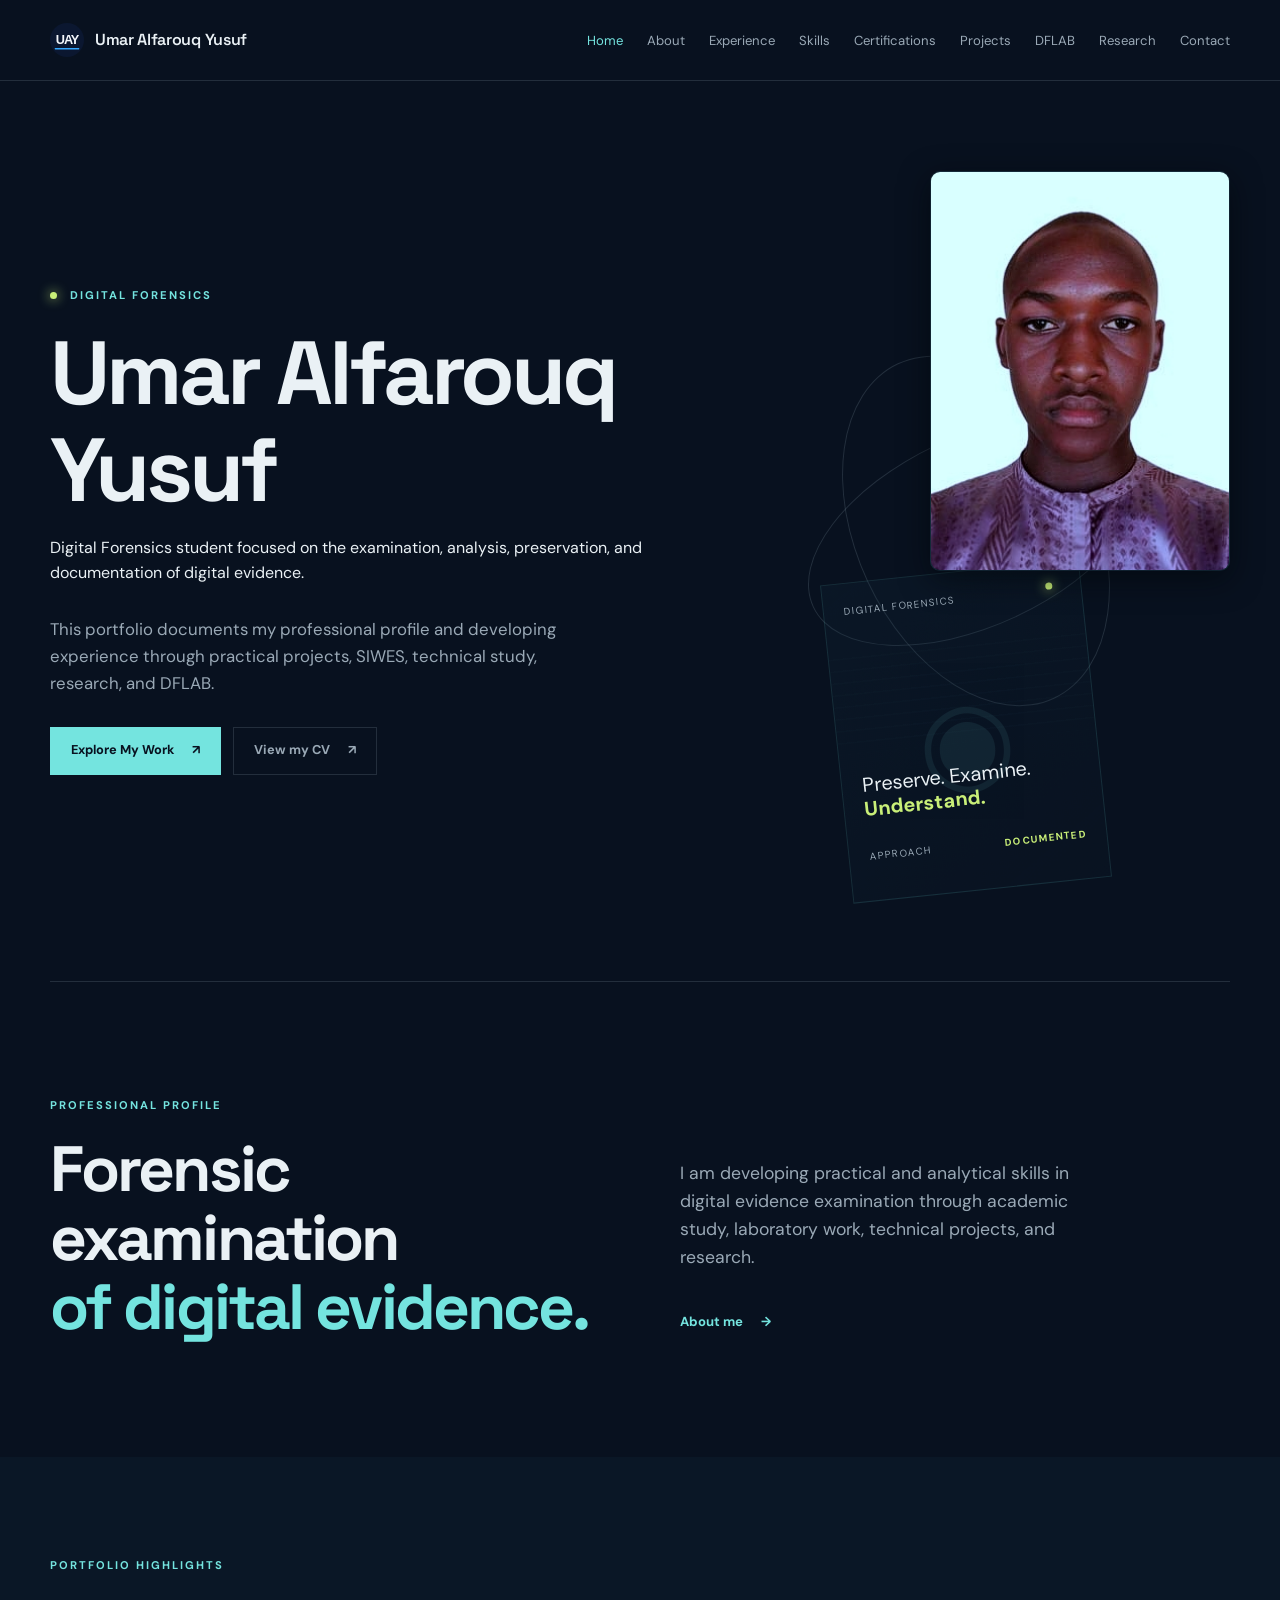
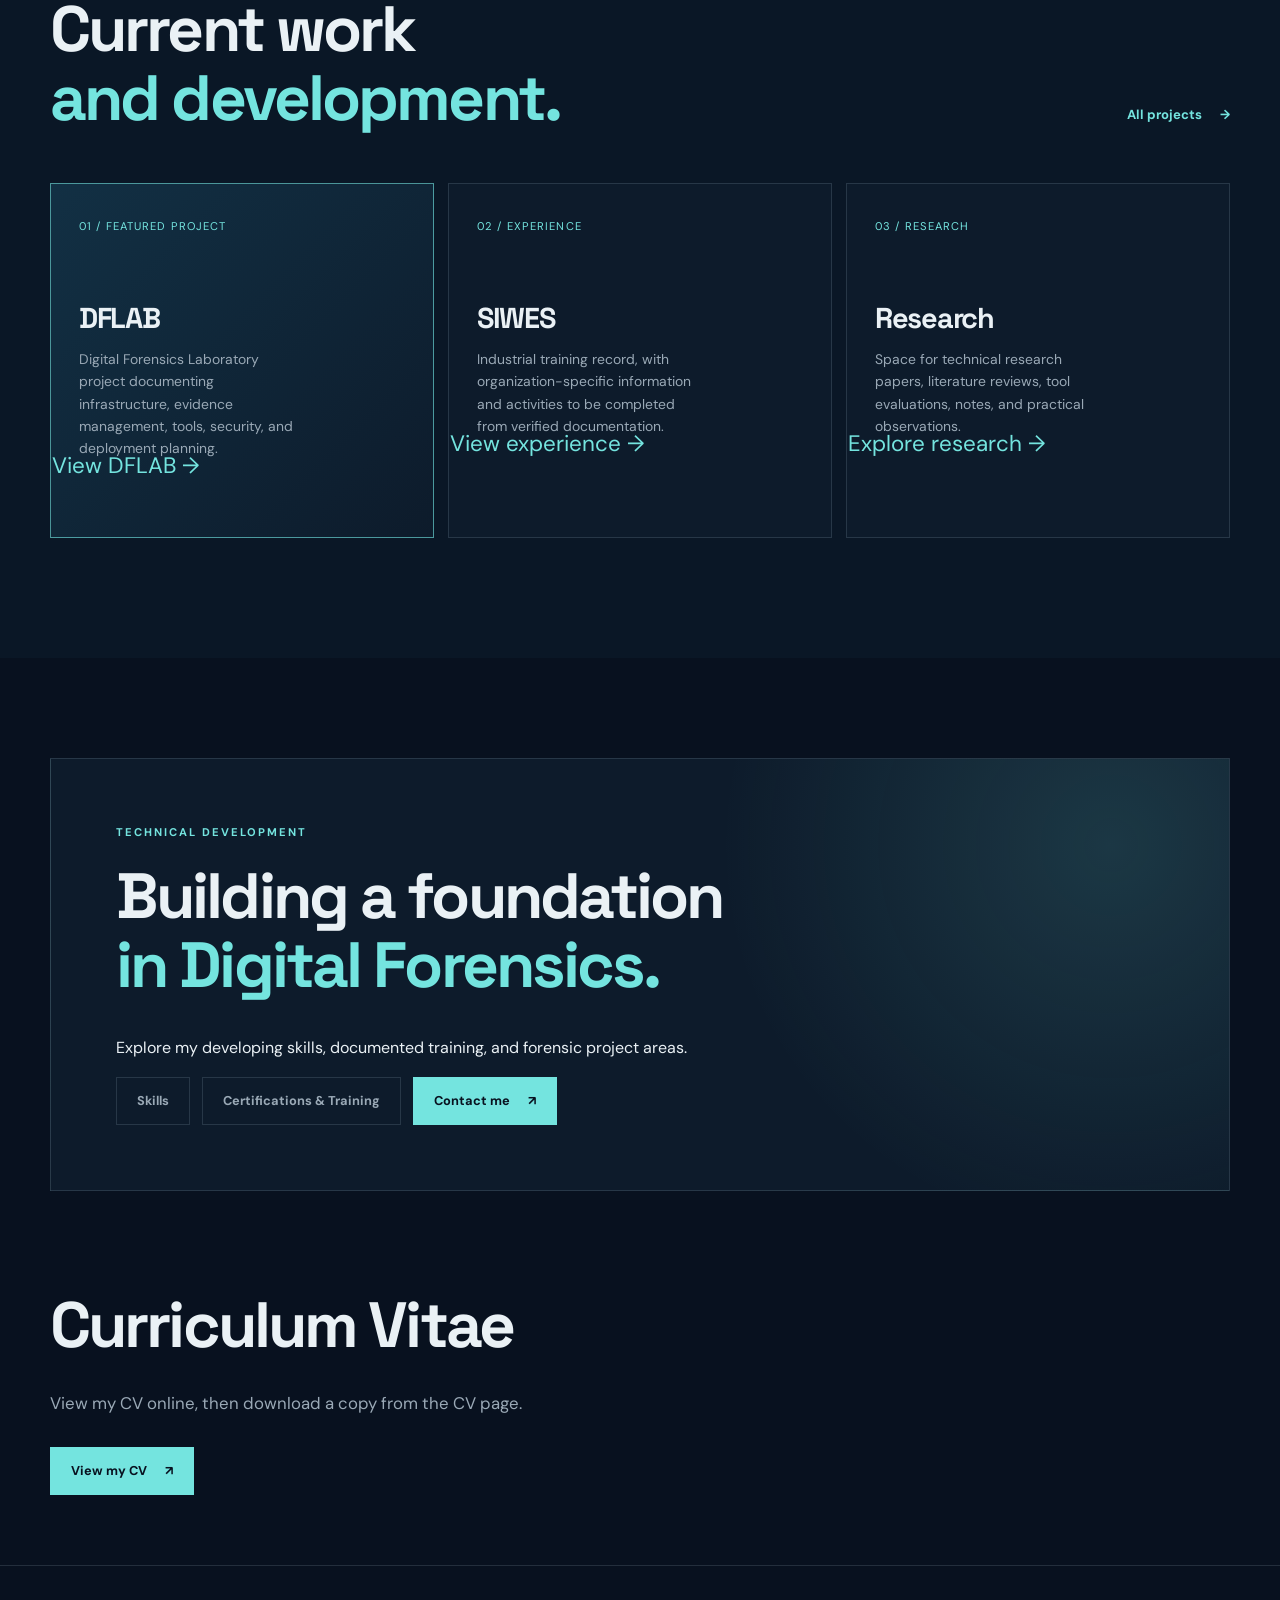
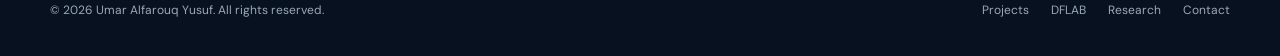
==== commit 33f8df57: "Add online CV viewer with download option" ====
--- a/index.html
+++ b/index.html
@@ -20,13 +20,13 @@
   </div></header>
   <main id="main-content">
     <section class="hero container" aria-labelledby="hero-title">
-      <div class="hero-copy"><p class="eyebrow"><span class="status-dot"></span> Digital Forensics</p><h1 id="hero-title">Umar Alfarouq Yusuf</h1><p class="hero-subtitle">Digital Forensics student focused on the examination, analysis, preservation, and documentation of digital evidence.</p><p class="hero-text">This portfolio documents my professional profile and developing experience through practical projects, SIWES, technical study, research, and DFLAB.</p><div class="hero-actions"><a class="button button-primary" href="projects.html">Explore My Work <span aria-hidden="true">↗</span></a><a class="button button-secondary" href="assets/documents/cv/Umar-Alfarouq-Yusuf-Digital-Forensics-CV.pdf" download>Download CV <span aria-hidden="true">↓</span></a></div></div>
+      <div class="hero-copy"><p class="eyebrow"><span class="status-dot"></span> Digital Forensics</p><h1 id="hero-title">Umar Alfarouq Yusuf</h1><p class="hero-subtitle">Digital Forensics student focused on the examination, analysis, preservation, and documentation of digital evidence.</p><p class="hero-text">This portfolio documents my professional profile and developing experience through practical projects, SIWES, technical study, research, and DFLAB.</p><div class="hero-actions"><a class="button button-primary" href="projects.html">Explore My Work <span aria-hidden="true">↗</span></a><a class="button button-secondary" href="cv.html">View my CV <span aria-hidden="true">↗</span></a></div></div>
       <div class="hero-visual" aria-label="Digital forensics focus"><div class="orbit orbit-one"></div><div class="orbit orbit-two"></div><div class="profile-photo"><img src="passport.jpg" alt="Portrait of Umar Alfarouq Yusuf" loading="lazy"></div><div class="evidence-card"><div class="card-top"><span class="card-label">DIGITAL FORENSICS</span><span class="pulse"></span></div><div class="scan-lines"></div><div class="fingerprint" aria-hidden="true">◉</div><p class="card-title">Preserve. Examine.<br><strong>Understand.</strong></p><div class="card-meta"><span>APPROACH</span><strong>DOCUMENTED</strong></div></div></div>
     </section>
     <section class="intro-section container" aria-labelledby="profile-title"><div class="section-heading"><p class="eyebrow">Professional profile</p><h2 id="profile-title">Forensic examination<br><em>of digital evidence.</em></h2></div><div class="intro-content"><p>I am developing practical and analytical skills in digital evidence examination through academic study, laboratory work, technical projects, and research.</p><a class="text-link" href="about.html">About me <span aria-hidden="true">→</span></a></div></section>
     <section class="focus-section" aria-labelledby="featured-title"><div class="container"><div class="section-heading section-heading-row"><div><p class="eyebrow">Portfolio highlights</p><h2 id="featured-title">Current work<br><em>and development.</em></h2></div><a class="text-link" href="projects.html">All projects <span aria-hidden="true">→</span></a></div><div class="focus-grid"><article class="focus-card featured"><span class="number">01 / FEATURED PROJECT</span><h3>DFLAB</h3><p>Digital Forensics Laboratory project documenting infrastructure, evidence management, tools, security, and deployment planning.</p><a href="lab.html">View DFLAB <span aria-hidden="true">→</span></a></article><article class="focus-card"><span class="number">02 / EXPERIENCE</span><h3>SIWES</h3><p>Industrial training record, with organization-specific information and activities to be completed from verified documentation.</p><a href="experience.html">View experience <span aria-hidden="true">→</span></a></article><article class="focus-card"><span class="number">03 / RESEARCH</span><h3>Research</h3><p>Space for technical research papers, literature reviews, tool evaluations, notes, and practical observations.</p><a href="research.html">Explore research <span aria-hidden="true">→</span></a></article></div></div></section>
     <section class="cta-section container" aria-labelledby="skills-title"><div class="cta-box"><p class="eyebrow">Technical development</p><h2 id="skills-title">Building a foundation<br><em>in Digital Forensics.</em></h2><p>Explore my developing skills, documented training, and forensic project areas.</p><div class="hero-actions"><a class="button button-secondary" href="skills.html">Skills</a><a class="button button-secondary" href="certifications.html">Certifications &amp; Training</a><a class="button button-primary" href="contact.html">Contact me <span aria-hidden="true">↗</span></a></div></div></section>
-    <section class="container" style="padding:0 0 70px" aria-labelledby="cv-title"><h2 id="cv-title">Curriculum Vitae</h2><p class="hero-text">Download my Digital Forensics CV.</p><a class="button button-primary" href="assets/documents/cv/Umar-Alfarouq-Yusuf-Digital-Forensics-CV.pdf" download>Download CV <span aria-hidden="true">↓</span></a></section>
+    <section class="container" style="padding:0 0 70px" aria-labelledby="cv-title"><h2 id="cv-title">Curriculum Vitae</h2><p class="hero-text">View my CV online, then download a copy from the CV page.</p><a class="button button-primary" href="cv.html">View my CV <span aria-hidden="true">↗</span></a></section>
   </main>
   <footer class="site-footer"><div class="container footer-wrap"><p>© 2026 Umar Alfarouq Yusuf. All rights reserved.</p><div><a href="projects.html">Projects</a><a href="lab.html">DFLAB</a><a href="research.html">Research</a><a href="contact.html">Contact</a></div></div></footer>
 </body>
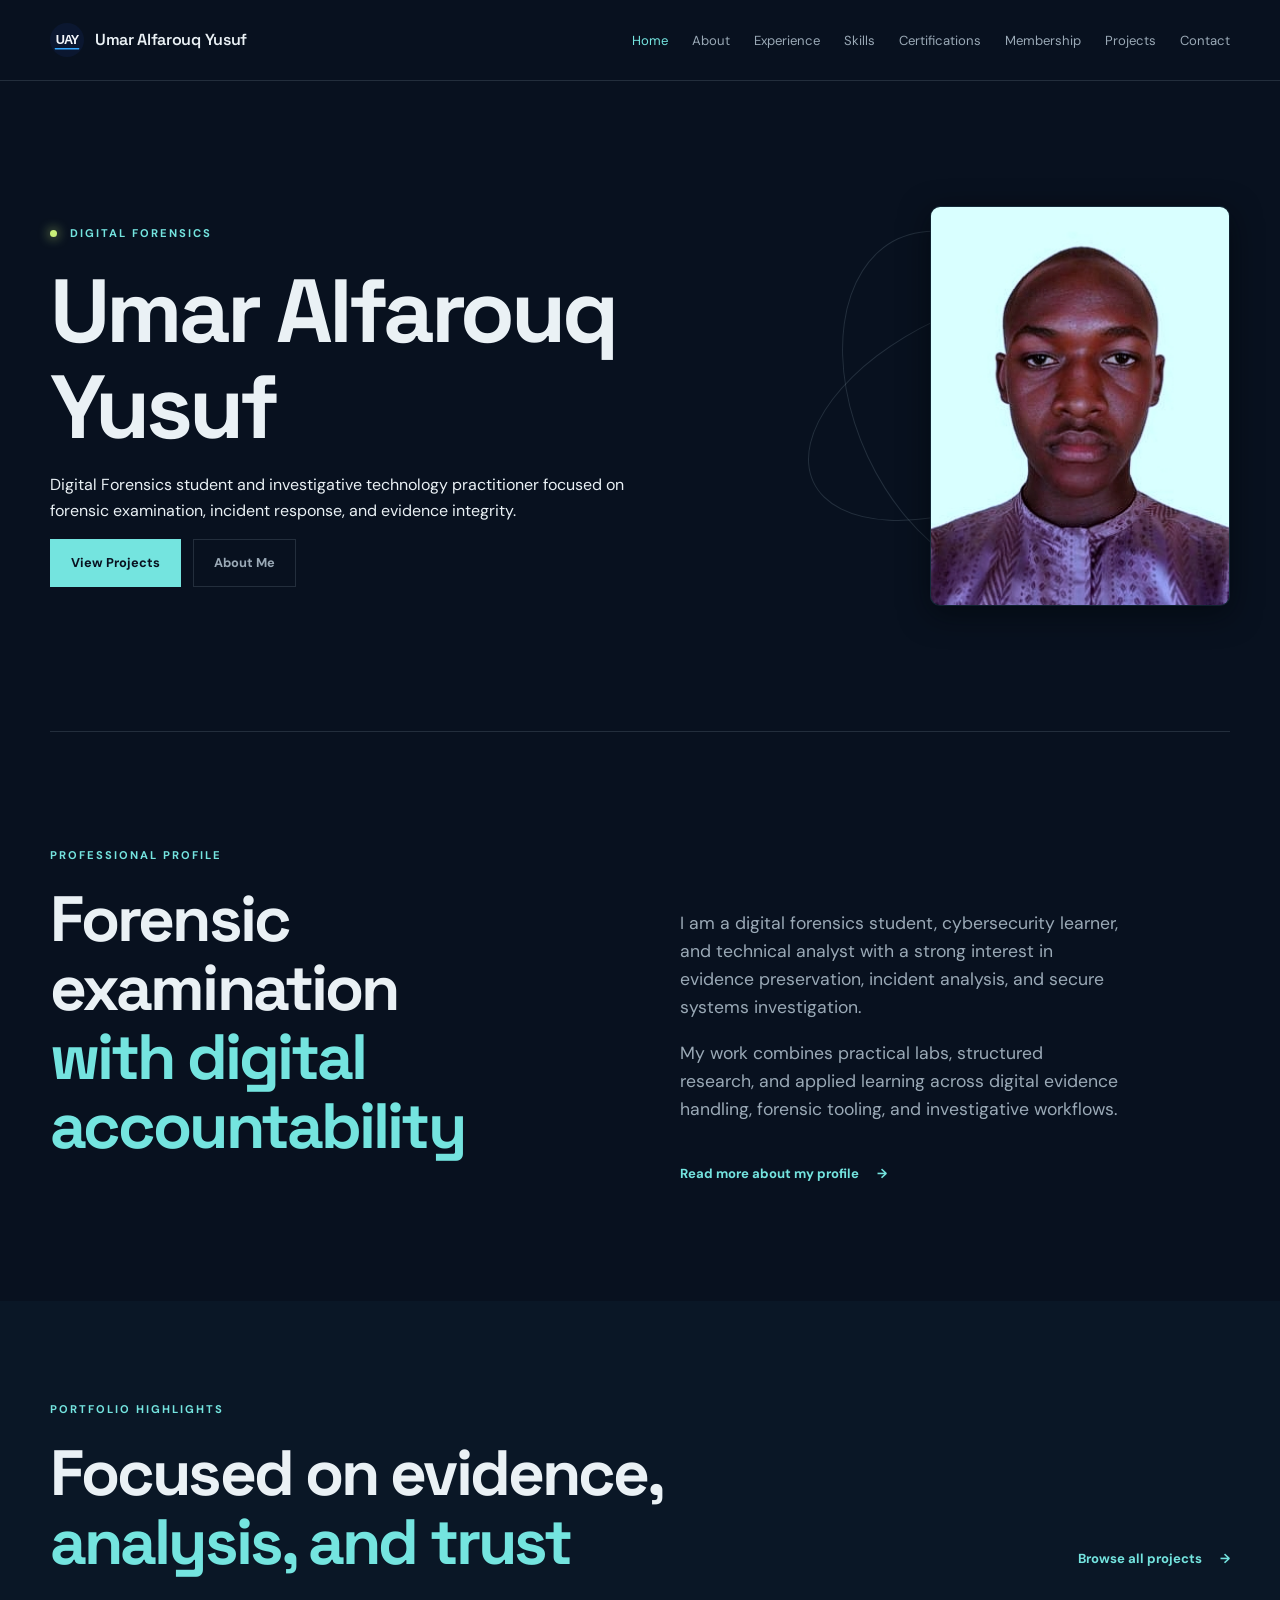
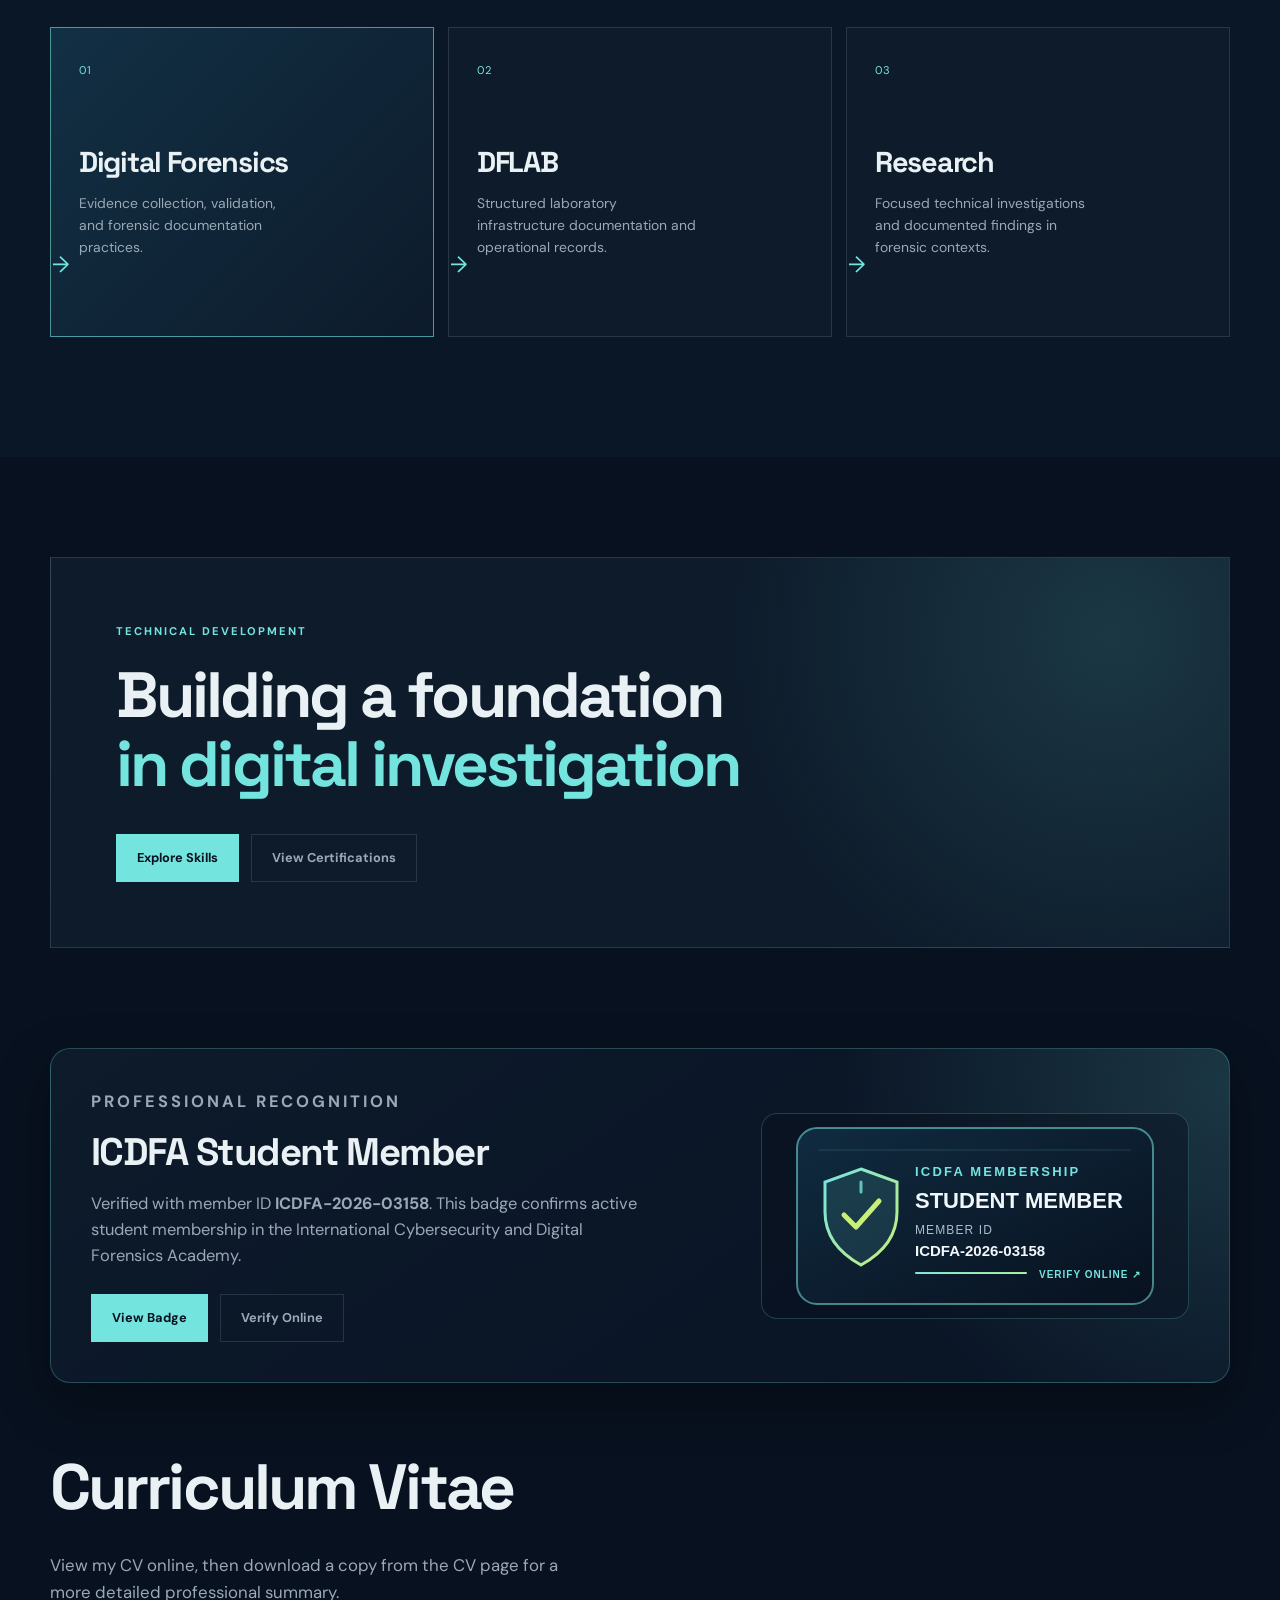
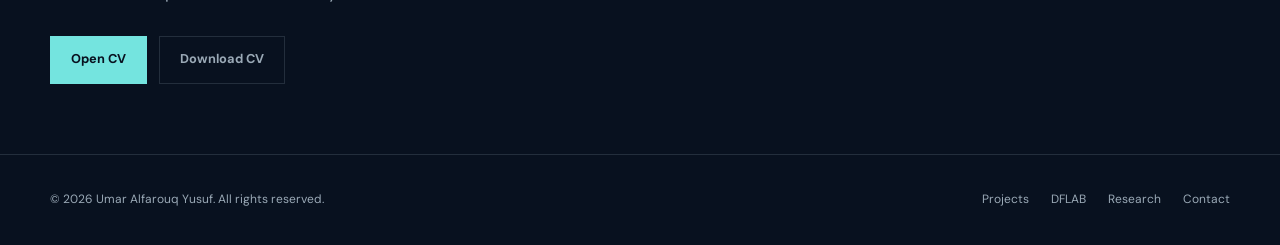
==== commit 4a360732: "Add membership nav and homepage badge preview for ICDFA student membership" ====
--- a/index.html
+++ b/index.html
@@ -11,22 +11,102 @@
   <link rel="preconnect" href="https://fonts.gstatic.com" crossorigin>
   <link href="https://fonts.googleapis.com/css2?family=DM+Sans:wght@400;500;600;700&family=Space+Grotesk:wght@500;600;700&display=swap" rel="stylesheet">
   <link rel="stylesheet" href="css/style.css">
+  <style>
+    .membership-feature { padding: 0 0 70px; }
+    .membership-box {
+      display: grid;
+      grid-template-columns: 1.2fr .8fr;
+      align-items: center;
+      gap: 28px;
+      padding: clamp(24px, 4vw, 40px);
+      border: 1px solid rgba(116,228,223,.25);
+      border-radius: 20px;
+      background: radial-gradient(circle at 100% 10%, rgba(116,228,223,.16), transparent 32%), linear-gradient(145deg, #0d1b2b, #0a1526 70%);
+      box-shadow: 0 20px 50px rgba(2,6,10,.35);
+    }
+    .membership-box h2 {
+      margin: 0 0 18px;
+      font-size: clamp(2rem, 3vw, 2.9rem);
+      line-height: 1.12;
+      letter-spacing: -.04em;
+    }
+    .membership-box p {
+      max-width: 560px;
+      margin: 0;
+      color: var(--muted);
+      font-size: 1.03rem;
+    }
+    .membership-box .eyebrow { margin-bottom: 14px; }
+    .membership-actions { margin-top: 24px; display: flex; flex-wrap: wrap; gap: 12px; }
+    .membership-badge-card {
+      display: flex;
+      justify-content: center;
+      align-items: center;
+      padding: 12px;
+      border: 1px solid rgba(116,228,223,.22);
+      border-radius: 16px;
+      background: rgba(8,17,31,.5);
+      transition: transform .2s ease, border-color .2s ease;
+    }
+    .membership-badge-card:hover,
+    .membership-badge-card:focus-visible {
+      border-color: rgba(116,228,223,.7);
+      transform: translateY(-2px);
+      outline: none;
+    }
+    .membership-badge-card img {
+      display: block;
+      width: min(100%, 360px);
+      height: auto;
+      border-radius: 12px;
+    }
+    @media (max-width: 760px) {
+      .membership-box { grid-template-columns: 1fr; }
+    }
+  </style>
 </head>
 <body>
   <a class="skip-link" href="#main-content">Skip to content</a>
   <header class="site-header"><div class="container nav-wrap">
     <a class="brand" href="index.html" aria-label="Umar Alfarouq Yusuf home"><img src="assets/images/uay-emblem.svg" class="brand-emblem" alt="UAY emblem" width="34" height="34"><span>Umar Alfarouq Yusuf</span></a>
-    <nav class="site-nav" aria-label="Primary navigation"><a class="active" href="index.html" aria-current="page">Home</a><a href="about.html">About</a><a href="experience.html">Experience</a><a href="skills.html">Skills</a><a href="certifications.html">Certifications</a><a href="projects.html">Projects</a><a href="lab.html">DFLAB</a><a href="research.html">Research</a><a href="contact.html">Contact</a></nav>
+    <nav class="site-nav" aria-label="Primary navigation">
+      <a class="active" href="index.html" aria-current="page">Home</a>
+      <a href="about.html">About</a>
+      <a href="experience.html">Experience</a>
+      <a href="skills.html">Skills</a>
+      <a href="certifications.html">Certifications</a>
+      <a href="membership.html">Membership</a>
+      <a href="projects.html">Projects</a>
+      <a href="contact.html">Contact</a>
+    </nav>
   </div></header>
   <main id="main-content">
     <section class="hero container" aria-labelledby="hero-title">
-      <div class="hero-copy"><p class="eyebrow"><span class="status-dot"></span> Digital Forensics</p><h1 id="hero-title">Umar Alfarouq Yusuf</h1><p class="hero-subtitle">Digital Forensics student focused on the examination, analysis, preservation, and documentation of digital evidence.</p><p class="hero-text">This portfolio documents my professional profile and developing experience through practical projects, SIWES, technical study, research, and DFLAB.</p><div class="hero-actions"><a class="button button-primary" href="projects.html">Explore My Work <span aria-hidden="true">↗</span></a><a class="button button-secondary" href="cv.html">View my CV <span aria-hidden="true">↗</span></a></div></div>
-      <div class="hero-visual" aria-label="Digital forensics focus"><div class="orbit orbit-one"></div><div class="orbit orbit-two"></div><div class="profile-photo"><img src="passport.jpg" alt="Portrait of Umar Alfarouq Yusuf" loading="lazy"></div><div class="evidence-card"><div class="card-top"><span class="card-label">DIGITAL FORENSICS</span><span class="pulse"></span></div><div class="scan-lines"></div><div class="fingerprint" aria-hidden="true">◉</div><p class="card-title">Preserve. Examine.<br><strong>Understand.</strong></p><div class="card-meta"><span>APPROACH</span><strong>DOCUMENTED</strong></div></div></div>
+      <div class="hero-copy"><p class="eyebrow"><span class="status-dot"></span> Digital Forensics</p><h1 id="hero-title">Umar Alfarouq Yusuf</h1><p class="hero-subtitle">Digital Forensics student and investigative technology practitioner focused on forensic examination, incident response, and evidence integrity.</p><div class="hero-actions"><a class="button button-primary" href="projects.html">View Projects</a><a class="button button-secondary" href="about.html">About Me</a></div></div>
+      <div class="hero-visual" aria-label="Digital forensics focus"><div class="orbit orbit-one"></div><div class="orbit orbit-two"></div><div class="profile-photo"><img src="passport.jpg" alt="Portrait of Umar Alfarouq Yusuf"></div></div>
     </section>
-    <section class="intro-section container" aria-labelledby="profile-title"><div class="section-heading"><p class="eyebrow">Professional profile</p><h2 id="profile-title">Forensic examination<br><em>of digital evidence.</em></h2></div><div class="intro-content"><p>I am developing practical and analytical skills in digital evidence examination through academic study, laboratory work, technical projects, and research.</p><a class="text-link" href="about.html">About me <span aria-hidden="true">→</span></a></div></section>
-    <section class="focus-section" aria-labelledby="featured-title"><div class="container"><div class="section-heading section-heading-row"><div><p class="eyebrow">Portfolio highlights</p><h2 id="featured-title">Current work<br><em>and development.</em></h2></div><a class="text-link" href="projects.html">All projects <span aria-hidden="true">→</span></a></div><div class="focus-grid"><article class="focus-card featured"><span class="number">01 / FEATURED PROJECT</span><h3>DFLAB</h3><p>Digital Forensics Laboratory project documenting infrastructure, evidence management, tools, security, and deployment planning.</p><a href="lab.html">View DFLAB <span aria-hidden="true">→</span></a></article><article class="focus-card"><span class="number">02 / EXPERIENCE</span><h3>SIWES</h3><p>Industrial training record, with organization-specific information and activities to be completed from verified documentation.</p><a href="experience.html">View experience <span aria-hidden="true">→</span></a></article><article class="focus-card"><span class="number">03 / RESEARCH</span><h3>Research</h3><p>Space for technical research papers, literature reviews, tool evaluations, notes, and practical observations.</p><a href="research.html">Explore research <span aria-hidden="true">→</span></a></article></div></div></section>
-    <section class="cta-section container" aria-labelledby="skills-title"><div class="cta-box"><p class="eyebrow">Technical development</p><h2 id="skills-title">Building a foundation<br><em>in Digital Forensics.</em></h2><p>Explore my developing skills, documented training, and forensic project areas.</p><div class="hero-actions"><a class="button button-secondary" href="skills.html">Skills</a><a class="button button-secondary" href="certifications.html">Certifications &amp; Training</a><a class="button button-primary" href="contact.html">Contact me <span aria-hidden="true">↗</span></a></div></div></section>
-    <section class="container" style="padding:0 0 70px" aria-labelledby="cv-title"><h2 id="cv-title">Curriculum Vitae</h2><p class="hero-text">View my CV online, then download a copy from the CV page.</p><a class="button button-primary" href="cv.html">View my CV <span aria-hidden="true">↗</span></a></section>
+    <section class="intro-section container" aria-labelledby="profile-title"><div class="section-heading"><p class="eyebrow">Professional profile</p><h2 id="profile-title">Forensic examination<br><em>with digital accountability</em></h2></div><div class="intro-content"><p>I am a digital forensics student, cybersecurity learner, and technical analyst with a strong interest in evidence preservation, incident analysis, and secure systems investigation.</p><p>My work combines practical labs, structured research, and applied learning across digital evidence handling, forensic tooling, and investigative workflows.</p><a class="text-link" href="about.html">Read more about my profile <span aria-hidden="true">→</span></a></div></section>
+    <section class="focus-section" aria-labelledby="featured-title"><div class="container"><div class="section-heading section-heading-row"><div><p class="eyebrow">Portfolio highlights</p><h2 id="featured-title">Focused on evidence,<br><em>analysis, and trust</em></h2></div><a class="text-link" href="projects.html">Browse all projects <span aria-hidden="true">→</span></a></div><div class="focus-grid"><article class="focus-card featured"><span class="number">01</span><h3>Digital Forensics</h3><p>Evidence collection, validation, and forensic documentation practices.</p><a href="projects.html" aria-label="View digital forensics projects">→</a></article><article class="focus-card"><span class="number">02</span><h3>DFLAB</h3><p>Structured laboratory infrastructure documentation and operational records.</p><a href="lab.html" aria-label="View DFLAB project">→</a></article><article class="focus-card"><span class="number">03</span><h3>Research</h3><p>Focused technical investigations and documented findings in forensic contexts.</p><a href="research.html" aria-label="View research work">→</a></article></div></div></section>
+    <section class="cta-section container" aria-labelledby="skills-title"><div class="cta-box"><p class="eyebrow">Technical development</p><h2 id="skills-title">Building a foundation<br><em>in digital investigation</em></h2><div class="hero-actions"><a class="button button-primary" href="skills.html">Explore Skills</a><a class="button button-secondary" href="certifications.html">View Certifications</a></div></div></section>
+
+    <section class="container membership-feature" aria-labelledby="membership-feature-title">
+      <div class="membership-box">
+        <div>
+          <p class="eyebrow">Professional recognition</p>
+          <h2 id="membership-feature-title">ICDFA Student Member</h2>
+          <p>Verified with member ID <strong>ICDFA-2026-03158</strong>. This badge confirms active student membership in the International Cybersecurity and Digital Forensics Academy.</p>
+          <div class="membership-actions">
+            <a class="button button-primary" href="membership.html">View Badge</a>
+            <a class="button button-secondary" href="https://membership.icdfa.edu.ng/verify.php?id=ICDFA-2026-03158" target="_blank" rel="noopener noreferrer">Verify Online</a>
+          </div>
+        </div>
+        <a class="membership-badge-card" href="membership.html" aria-label="View membership badge page">
+          <img src="assets/images/icdfa-student-member-badge.svg" alt="ICDFA Student Member portfolio badge">
+        </a>
+      </div>
+    </section>
+
+    <section class="container" style="padding:0 0 70px" aria-labelledby="cv-title"><h2 id="cv-title">Curriculum Vitae</h2><p class="hero-text">View my CV online, then download a copy from the CV page for a more detailed professional summary.</p><div class="hero-actions"><a class="button button-primary" href="cv.html">Open CV</a><a class="button button-secondary" href="cv.html" download>Download CV</a></div></section>
   </main>
   <footer class="site-footer"><div class="container footer-wrap"><p>© 2026 Umar Alfarouq Yusuf. All rights reserved.</p><div><a href="projects.html">Projects</a><a href="lab.html">DFLAB</a><a href="research.html">Research</a><a href="contact.html">Contact</a></div></div></footer>
 </body>
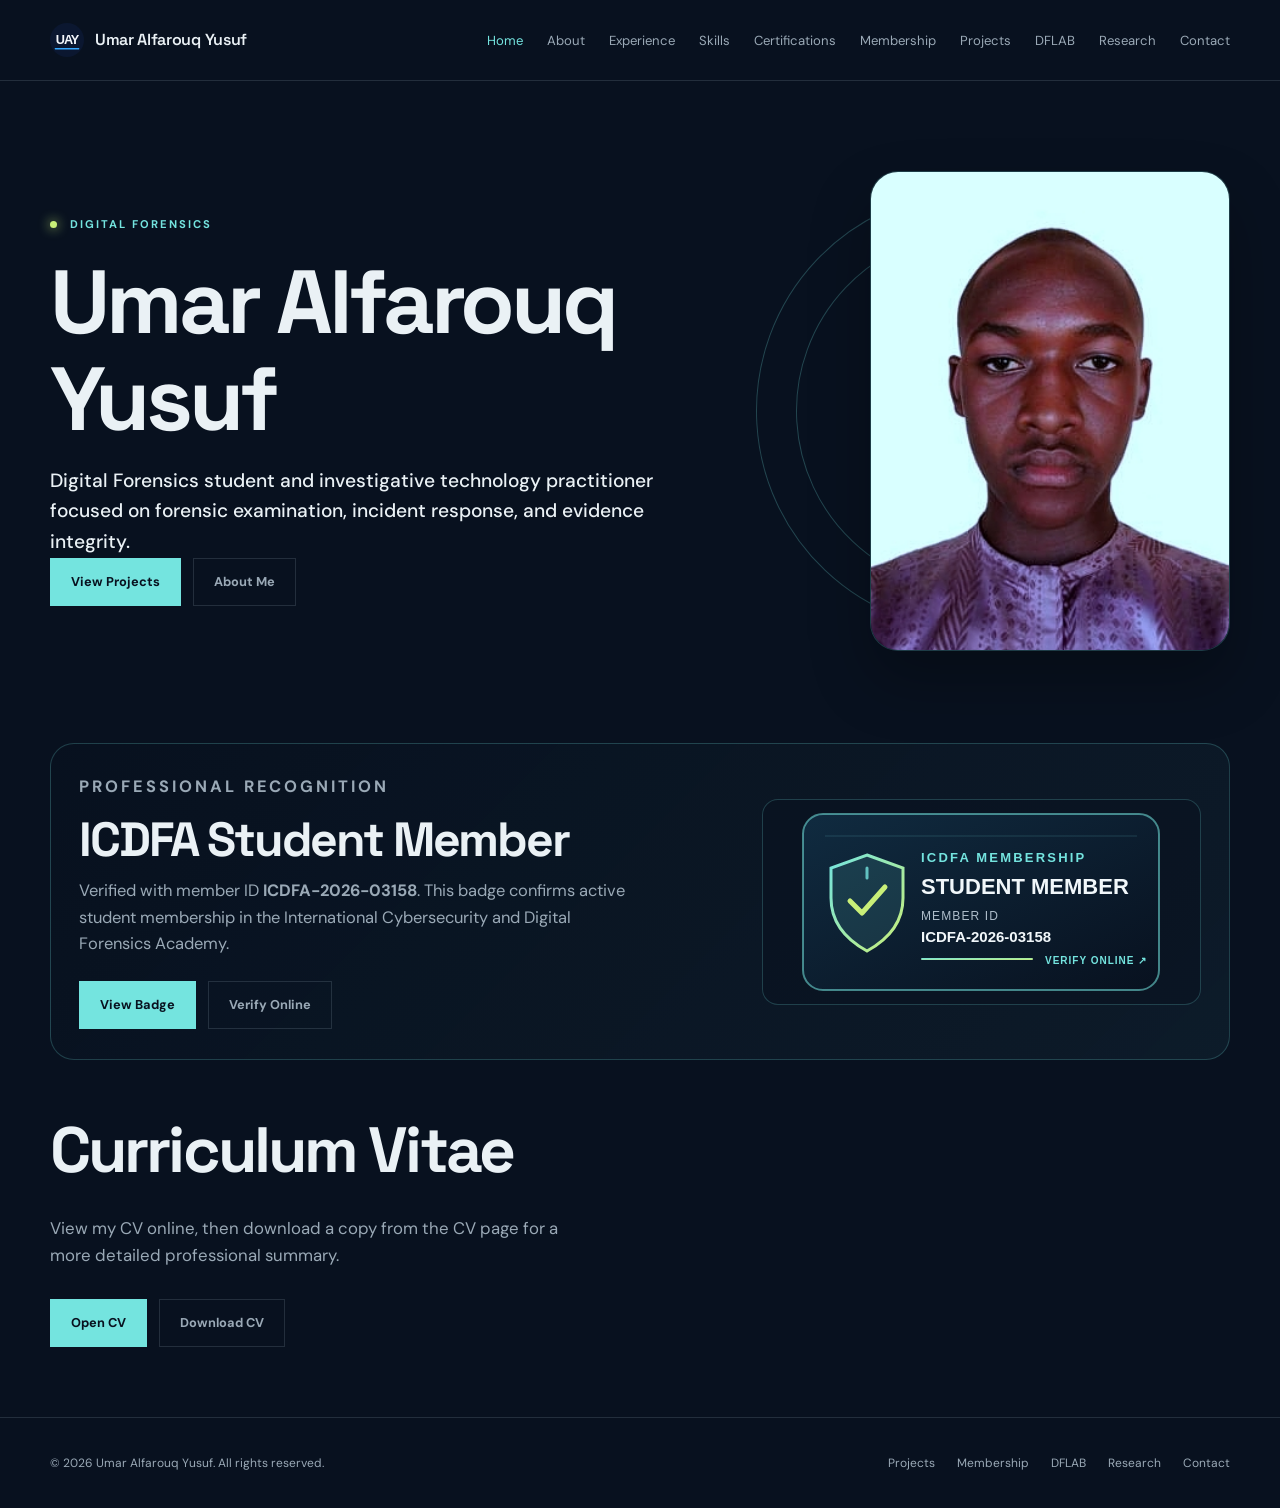
==== commit 0662d390: "Finalize the portfolio navigation to include Membership, DFLAB, and Research consistently across the" ====
--- a/index.html
+++ b/index.html
@@ -3,7 +3,7 @@
 <head>
   <meta charset="UTF-8">
   <meta name="viewport" content="width=device-width, initial-scale=1.0">
-  <meta name="description" content="Umar Alfarouq Yusuf — Digital Forensics. Portfolio of practical projects, experience, research, skills, and DFLAB.">
+  <meta name="description" content="Digital Forensics portfolio of Umar Alfarouq Yusuf, documenting practical work, experience, projects, research, and laboratory development.">
   <meta name="theme-color" content="#08111f">
   <title>Umar Alfarouq Yusuf | Digital Forensics</title>
   <link rel="icon" type="image/svg+xml" href="/assets/images/favicon.svg">
@@ -12,82 +12,66 @@
   <link href="https://fonts.googleapis.com/css2?family=DM+Sans:wght@400;500;600;700&family=Space+Grotesk:wght@500;600;700&display=swap" rel="stylesheet">
   <link rel="stylesheet" href="css/style.css">
   <style>
-    .membership-feature { padding: 0 0 70px; }
-    .membership-box {
-      display: grid;
-      grid-template-columns: 1.2fr .8fr;
-      align-items: center;
-      gap: 28px;
-      padding: clamp(24px, 4vw, 40px);
-      border: 1px solid rgba(116,228,223,.25);
-      border-radius: 20px;
-      background: radial-gradient(circle at 100% 10%, rgba(116,228,223,.16), transparent 32%), linear-gradient(145deg, #0d1b2b, #0a1526 70%);
-      box-shadow: 0 20px 50px rgba(2,6,10,.35);
-    }
-    .membership-box h2 {
-      margin: 0 0 18px;
-      font-size: clamp(2rem, 3vw, 2.9rem);
-      line-height: 1.12;
-      letter-spacing: -.04em;
-    }
-    .membership-box p {
-      max-width: 560px;
-      margin: 0;
-      color: var(--muted);
-      font-size: 1.03rem;
-    }
+    .hero { display: grid; grid-template-columns: 1.1fr .9fr; align-items: center; min-height: 650px; gap: 50px; padding: 90px 0 80px; }
+    .hero-copy { max-width: 620px; }
+    .hero-subtitle { margin: 18px 0 0; font-size: 1.2rem; font-weight: 500; color: var(--ink); }
+    .hero-visual { position: relative; display: flex; align-items: center; justify-content: center; min-height: 480px; }
+    .orbit { position: absolute; border: 1px solid rgba(116,228,223,.25); border-radius: 50%; }
+    .orbit-one { width: 360px; height: 360px; }
+    .orbit-two { width: 440px; height: 440px; }
+    .profile-photo { position: relative; z-index: 2; width: min(72vw, 360px); max-width: 360px; border-radius: 28px; overflow: hidden; box-shadow: 0 30px 60px rgba(0,0,0,.28); border: 1px solid rgba(116,228,223,.2); background: #08111f; }
+    .profile-photo img { display: block; width: 100%; height: auto; }
+    .membership-feature { padding: 12px 0 56px; }
+    .membership-box { display: grid; grid-template-columns: 1.2fr .8fr; gap: 24px; align-items: center; padding: 30px 28px; border: 1px solid rgba(116,228,223,.22); border-radius: 24px; background: linear-gradient(135deg, rgba(8,17,31,.8), rgba(15,32,46,.7)); }
+    .membership-box h2 { margin: 0 0 12px; font-size: clamp(2rem, 4vw, 3rem); }
+    .membership-box p { max-width: 560px; margin: 0; color: var(--muted); font-size: 1.03rem; }
     .membership-box .eyebrow { margin-bottom: 14px; }
     .membership-actions { margin-top: 24px; display: flex; flex-wrap: wrap; gap: 12px; }
-    .membership-badge-card {
-      display: flex;
-      justify-content: center;
-      align-items: center;
-      padding: 12px;
-      border: 1px solid rgba(116,228,223,.22);
-      border-radius: 16px;
-      background: rgba(8,17,31,.5);
-      transition: transform .2s ease, border-color .2s ease;
-    }
-    .membership-badge-card:hover,
-    .membership-badge-card:focus-visible {
-      border-color: rgba(116,228,223,.7);
-      transform: translateY(-2px);
-      outline: none;
-    }
-    .membership-badge-card img {
-      display: block;
-      width: min(100%, 360px);
-      height: auto;
-      border-radius: 12px;
-    }
-    @media (max-width: 760px) {
-      .membership-box { grid-template-columns: 1fr; }
-    }
+    .membership-badge-card { display: flex; justify-content: center; align-items: center; padding: 12px; border: 1px solid rgba(116,228,223,.22); border-radius: 16px; background: rgba(8,17,31,.5); transition: transform .2s ease, border-color .2s ease; }
+    .membership-badge-card:hover, .membership-badge-card:focus-visible { border-color: rgba(116,228,223,.7); transform: translateY(-2px); outline: none; }
+    .membership-badge-card img { display: block; width: min(100%, 360px); height: auto; border-radius: 12px; }
+    @media (max-width: 760px) { .membership-box { grid-template-columns: 1fr; } }
   </style>
 </head>
 <body>
   <a class="skip-link" href="#main-content">Skip to content</a>
-  <header class="site-header"><div class="container nav-wrap">
-    <a class="brand" href="index.html" aria-label="Umar Alfarouq Yusuf home"><img src="assets/images/uay-emblem.svg" class="brand-emblem" alt="UAY emblem" width="34" height="34"><span>Umar Alfarouq Yusuf</span></a>
-    <nav class="site-nav" aria-label="Primary navigation">
-      <a class="active" href="index.html" aria-current="page">Home</a>
-      <a href="about.html">About</a>
-      <a href="experience.html">Experience</a>
-      <a href="skills.html">Skills</a>
-      <a href="certifications.html">Certifications</a>
-      <a href="membership.html">Membership</a>
-      <a href="projects.html">Projects</a>
-      <a href="contact.html">Contact</a>
-    </nav>
-  </div></header>
+  <header class="site-header">
+    <div class="container nav-wrap">
+      <a class="brand" href="index.html" aria-label="Umar Alfarouq Yusuf home">
+        <img src="assets/images/uay-emblem.svg" class="brand-emblem" alt="UAY emblem" width="34" height="34">
+        <span>Umar Alfarouq Yusuf</span>
+      </a>
+      <nav class="site-nav" aria-label="Primary navigation">
+        <a class="active" href="index.html" aria-current="page">Home</a>
+        <a href="about.html">About</a>
+        <a href="experience.html">Experience</a>
+        <a href="skills.html">Skills</a>
+        <a href="certifications.html">Certifications</a>
+        <a href="membership.html">Membership</a>
+        <a href="projects.html">Projects</a>
+        <a href="lab.html">DFLAB</a>
+        <a href="research.html">Research</a>
+        <a href="contact.html">Contact</a>
+      </nav>
+    </div>
+  </header>
   <main id="main-content">
     <section class="hero container" aria-labelledby="hero-title">
-      <div class="hero-copy"><p class="eyebrow"><span class="status-dot"></span> Digital Forensics</p><h1 id="hero-title">Umar Alfarouq Yusuf</h1><p class="hero-subtitle">Digital Forensics student and investigative technology practitioner focused on forensic examination, incident response, and evidence integrity.</p><div class="hero-actions"><a class="button button-primary" href="projects.html">View Projects</a><a class="button button-secondary" href="about.html">About Me</a></div></div>
-      <div class="hero-visual" aria-label="Digital forensics focus"><div class="orbit orbit-one"></div><div class="orbit orbit-two"></div><div class="profile-photo"><img src="passport.jpg" alt="Portrait of Umar Alfarouq Yusuf"></div></div>
+      <div class="hero-copy">
+        <p class="eyebrow"><span class="status-dot"></span> Digital Forensics</p>
+        <h1 id="hero-title">Umar Alfarouq Yusuf</h1>
+        <p class="hero-subtitle">Digital Forensics student and investigative technology practitioner focused on forensic examination, incident response, and evidence integrity.</p>
+        <div class="hero-actions">
+          <a class="button button-primary" href="projects.html">View Projects</a>
+          <a class="button button-secondary" href="about.html">About Me</a>
+        </div>
+      </div>
+      <div class="hero-visual" aria-label="Digital forensics focus">
+        <div class="orbit orbit-one"></div>
+        <div class="orbit orbit-two"></div>
+        <div class="profile-photo"><img src="passport.jpg" alt="Portrait of Umar Alfarouq Yusuf"></div>
+      </div>
     </section>
-    <section class="intro-section container" aria-labelledby="profile-title"><div class="section-heading"><p class="eyebrow">Professional profile</p><h2 id="profile-title">Forensic examination<br><em>with digital accountability</em></h2></div><div class="intro-content"><p>I am a digital forensics student, cybersecurity learner, and technical analyst with a strong interest in evidence preservation, incident analysis, and secure systems investigation.</p><p>My work combines practical labs, structured research, and applied learning across digital evidence handling, forensic tooling, and investigative workflows.</p><a class="text-link" href="about.html">Read more about my profile <span aria-hidden="true">→</span></a></div></section>
-    <section class="focus-section" aria-labelledby="featured-title"><div class="container"><div class="section-heading section-heading-row"><div><p class="eyebrow">Portfolio highlights</p><h2 id="featured-title">Focused on evidence,<br><em>analysis, and trust</em></h2></div><a class="text-link" href="projects.html">Browse all projects <span aria-hidden="true">→</span></a></div><div class="focus-grid"><article class="focus-card featured"><span class="number">01</span><h3>Digital Forensics</h3><p>Evidence collection, validation, and forensic documentation practices.</p><a href="projects.html" aria-label="View digital forensics projects">→</a></article><article class="focus-card"><span class="number">02</span><h3>DFLAB</h3><p>Structured laboratory infrastructure documentation and operational records.</p><a href="lab.html" aria-label="View DFLAB project">→</a></article><article class="focus-card"><span class="number">03</span><h3>Research</h3><p>Focused technical investigations and documented findings in forensic contexts.</p><a href="research.html" aria-label="View research work">→</a></article></div></div></section>
-    <section class="cta-section container" aria-labelledby="skills-title"><div class="cta-box"><p class="eyebrow">Technical development</p><h2 id="skills-title">Building a foundation<br><em>in digital investigation</em></h2><div class="hero-actions"><a class="button button-primary" href="skills.html">Explore Skills</a><a class="button button-secondary" href="certifications.html">View Certifications</a></div></div></section>
 
     <section class="container membership-feature" aria-labelledby="membership-feature-title">
       <div class="membership-box">
@@ -106,8 +90,226 @@
       </div>
     </section>
 
-    <section class="container" style="padding:0 0 70px" aria-labelledby="cv-title"><h2 id="cv-title">Curriculum Vitae</h2><p class="hero-text">View my CV online, then download a copy from the CV page for a more detailed professional summary.</p><div class="hero-actions"><a class="button button-primary" href="cv.html">Open CV</a><a class="button button-secondary" href="cv.html" download>Download CV</a></div></section>
+    <section class="container" style="padding:0 0 70px" aria-labelledby="cv-title">
+      <h2 id="cv-title">Curriculum Vitae</h2>
+      <p class="hero-text">View my CV online, then download a copy from the CV page for a more detailed professional summary.</p>
+      <div class="hero-actions">
+        <a class="button button-primary" href="cv.html">Open CV</a>
+        <a class="button button-secondary" href="cv.html" download>Download CV</a>
+      </div>
+    </section>
   </main>
-  <footer class="site-footer"><div class="container footer-wrap"><p>© 2026 Umar Alfarouq Yusuf. All rights reserved.</p><div><a href="projects.html">Projects</a><a href="lab.html">DFLAB</a><a href="research.html">Research</a><a href="contact.html">Contact</a></div></div></footer>
+
+  <footer class="site-footer">
+    <div class="container footer-wrap">
+      <p>© 2026 Umar Alfarouq Yusuf. All rights reserved.</p>
+      <div>
+        <a href="projects.html">Projects</a>
+        <a href="membership.html">Membership</a>
+        <a href="lab.html">DFLAB</a>
+        <a href="research.html">Research</a>
+        <a href="contact.html">Contact</a>
+      </div>
+    </div>
+  </footer>
 </body>
 </html>
+
+
+
+
+
+
+
+
+
+
+
+
+
+
+
+
+
+
+
+
+
+
+
+
+
+
+
+
+
+
+
+
+
+
+
+
+
+
+
+
+
+
+
+
+
+
+
+
+
+
+
+
+
+
+
+
+
+
+
+
+
+
+
+
+
+
+
+
+
+
+
+
+
+
+
+
+
+
+
+
+
+
+
+
+
+
+
+
+
+
+
+
+
+
+
+
+
+
+
+
+
+
+
+
+
+
+
+
+
+
+
+
+
+
+
+
+
+
+
+
+
+
+
+
+
+
+
+
+
+
+
+
+
+
+
+
+
+
+
+
+
+
+
+
+
+
+
+
+
+
+
+
+
+
+
+
+
+
+
+
+
+
+
+
+
+
+
+
+
+
+
+
+
+
+
+
+
+
+
+
+
+
+
+
+
+
+
+
+
+
+
+
+
+
+
+
+
+
+
